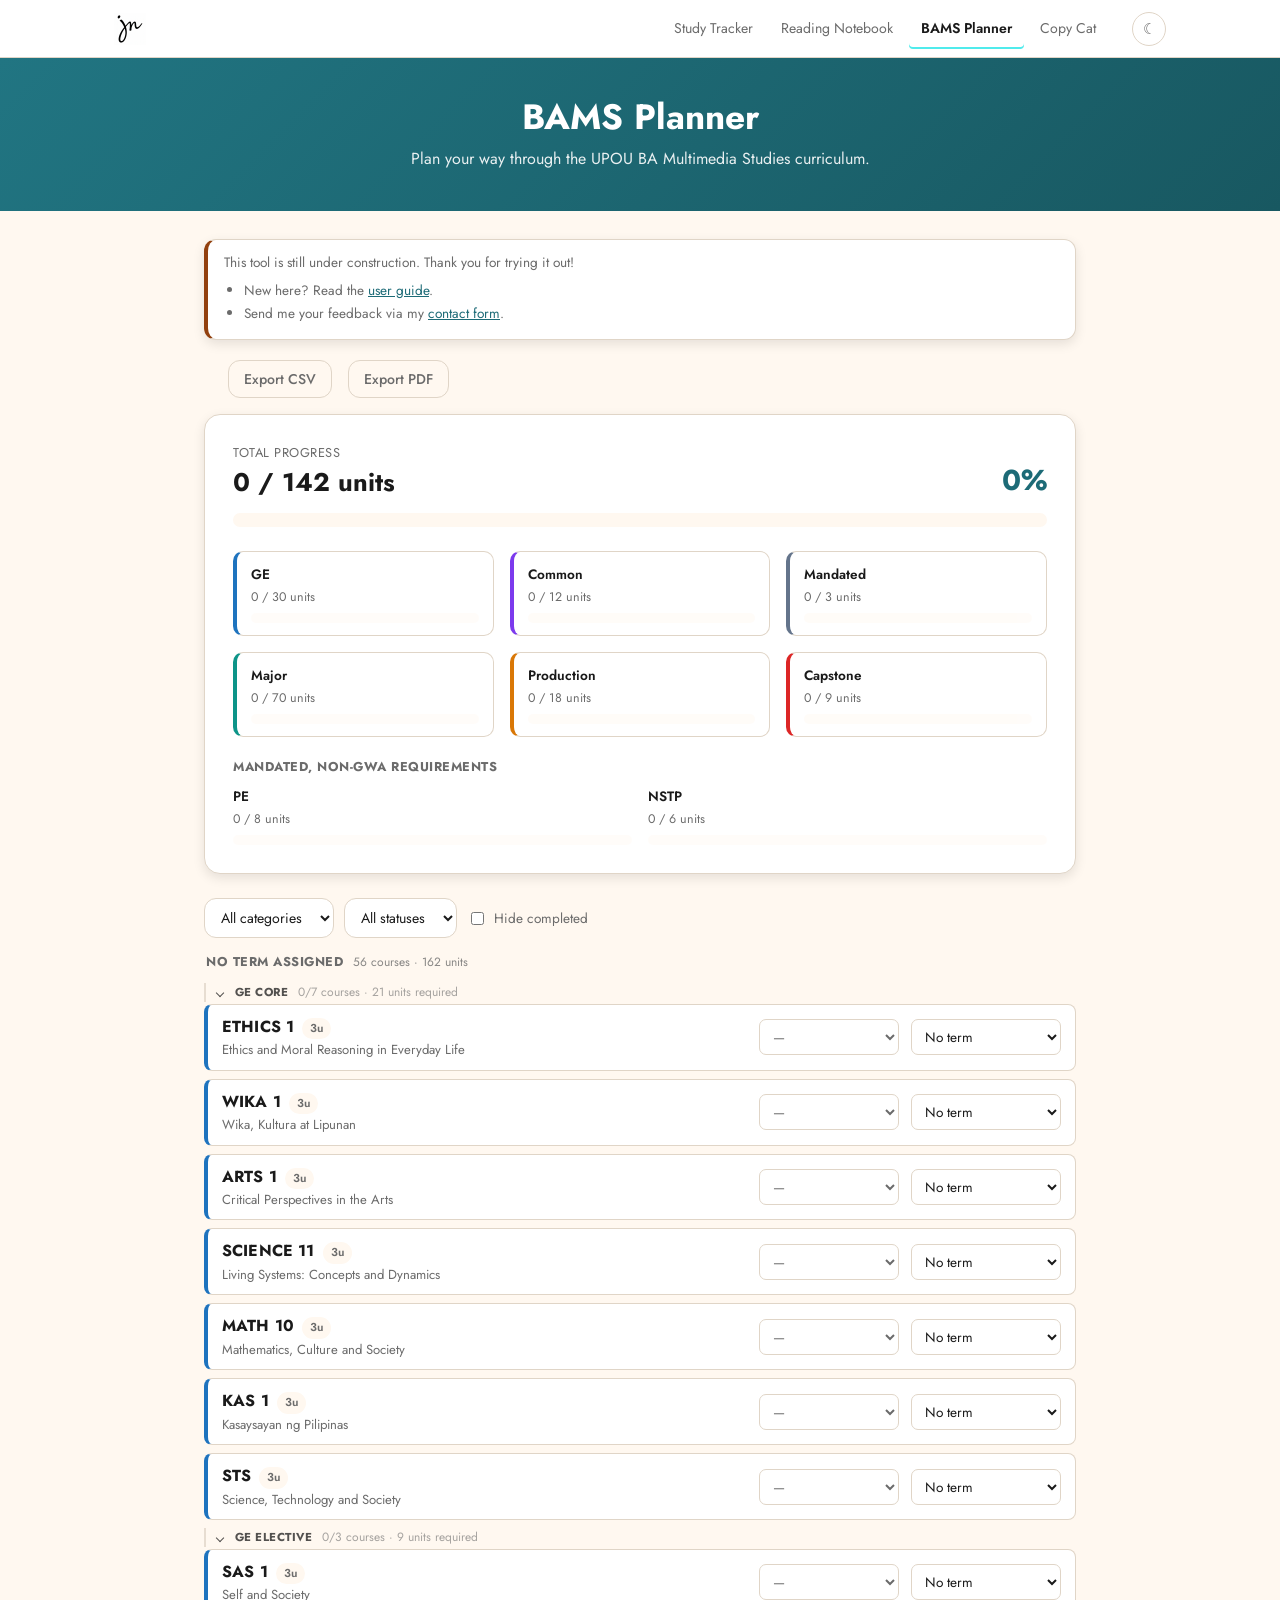
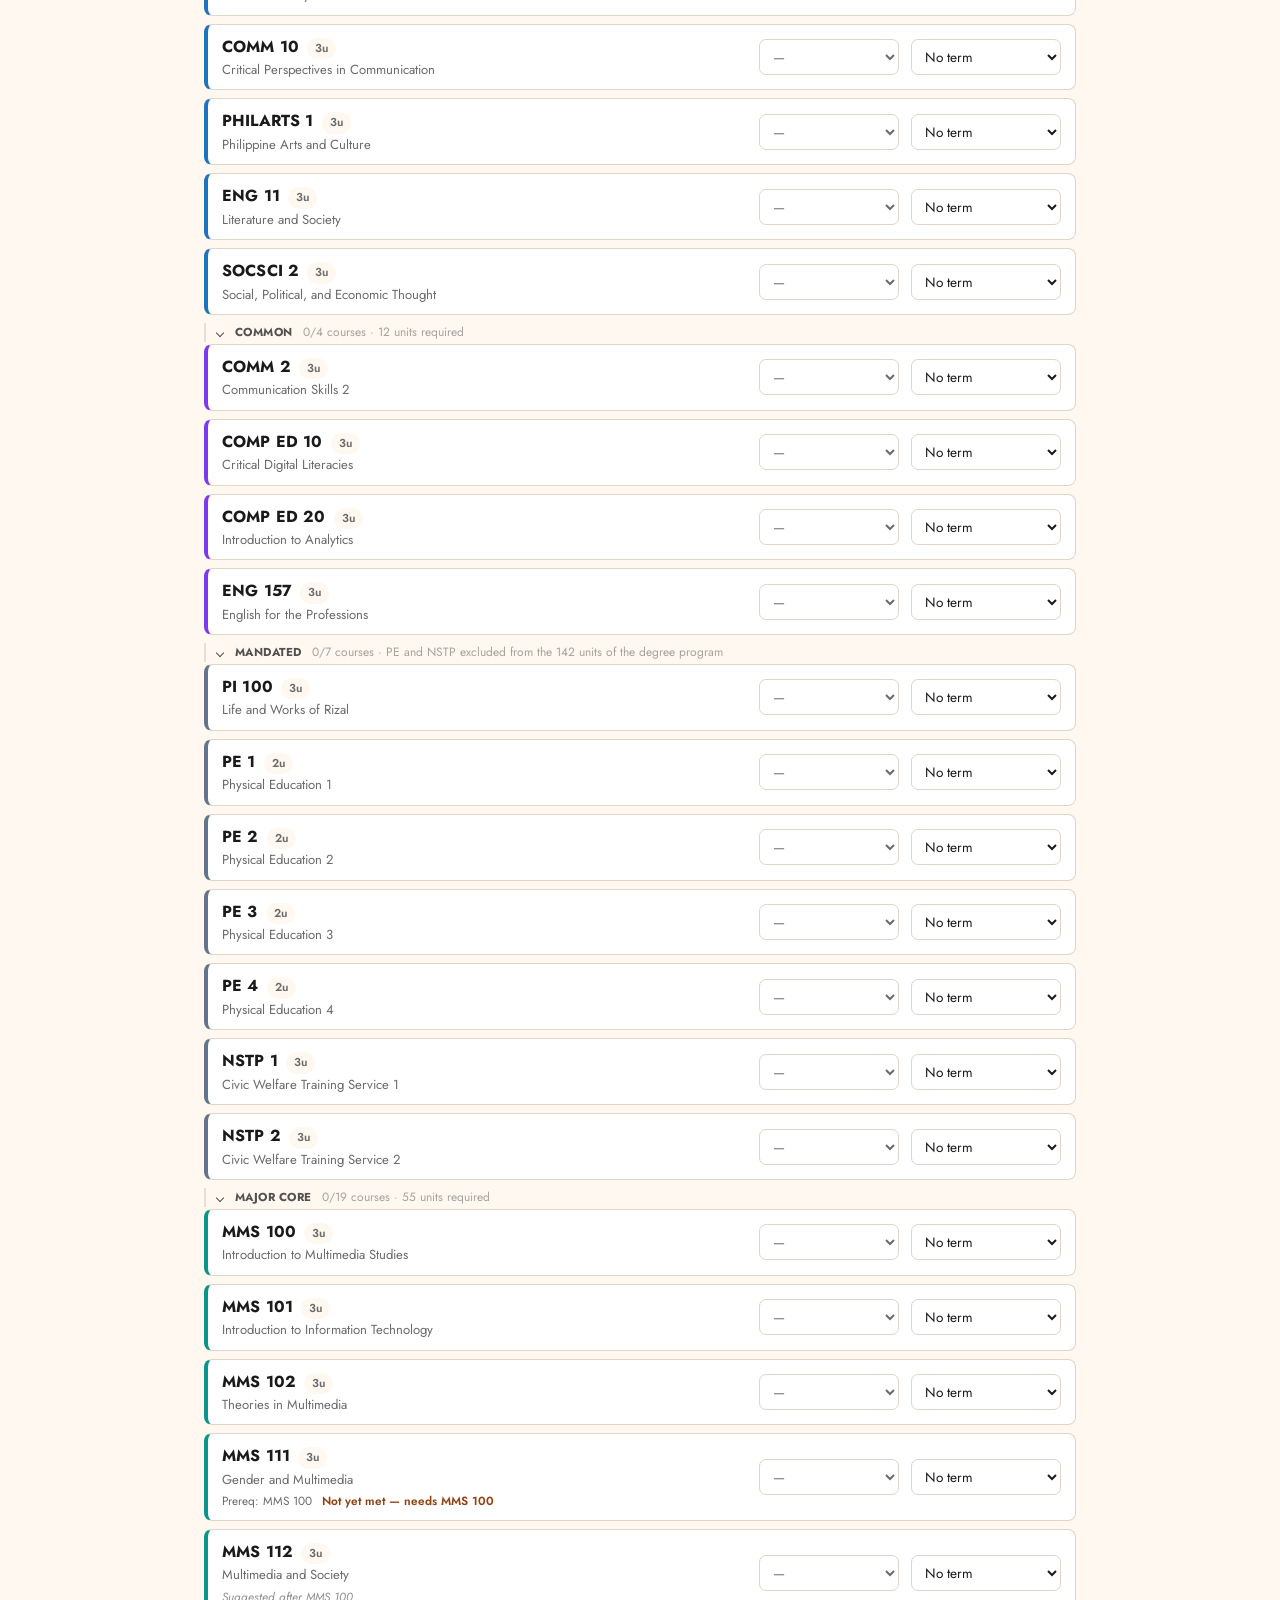
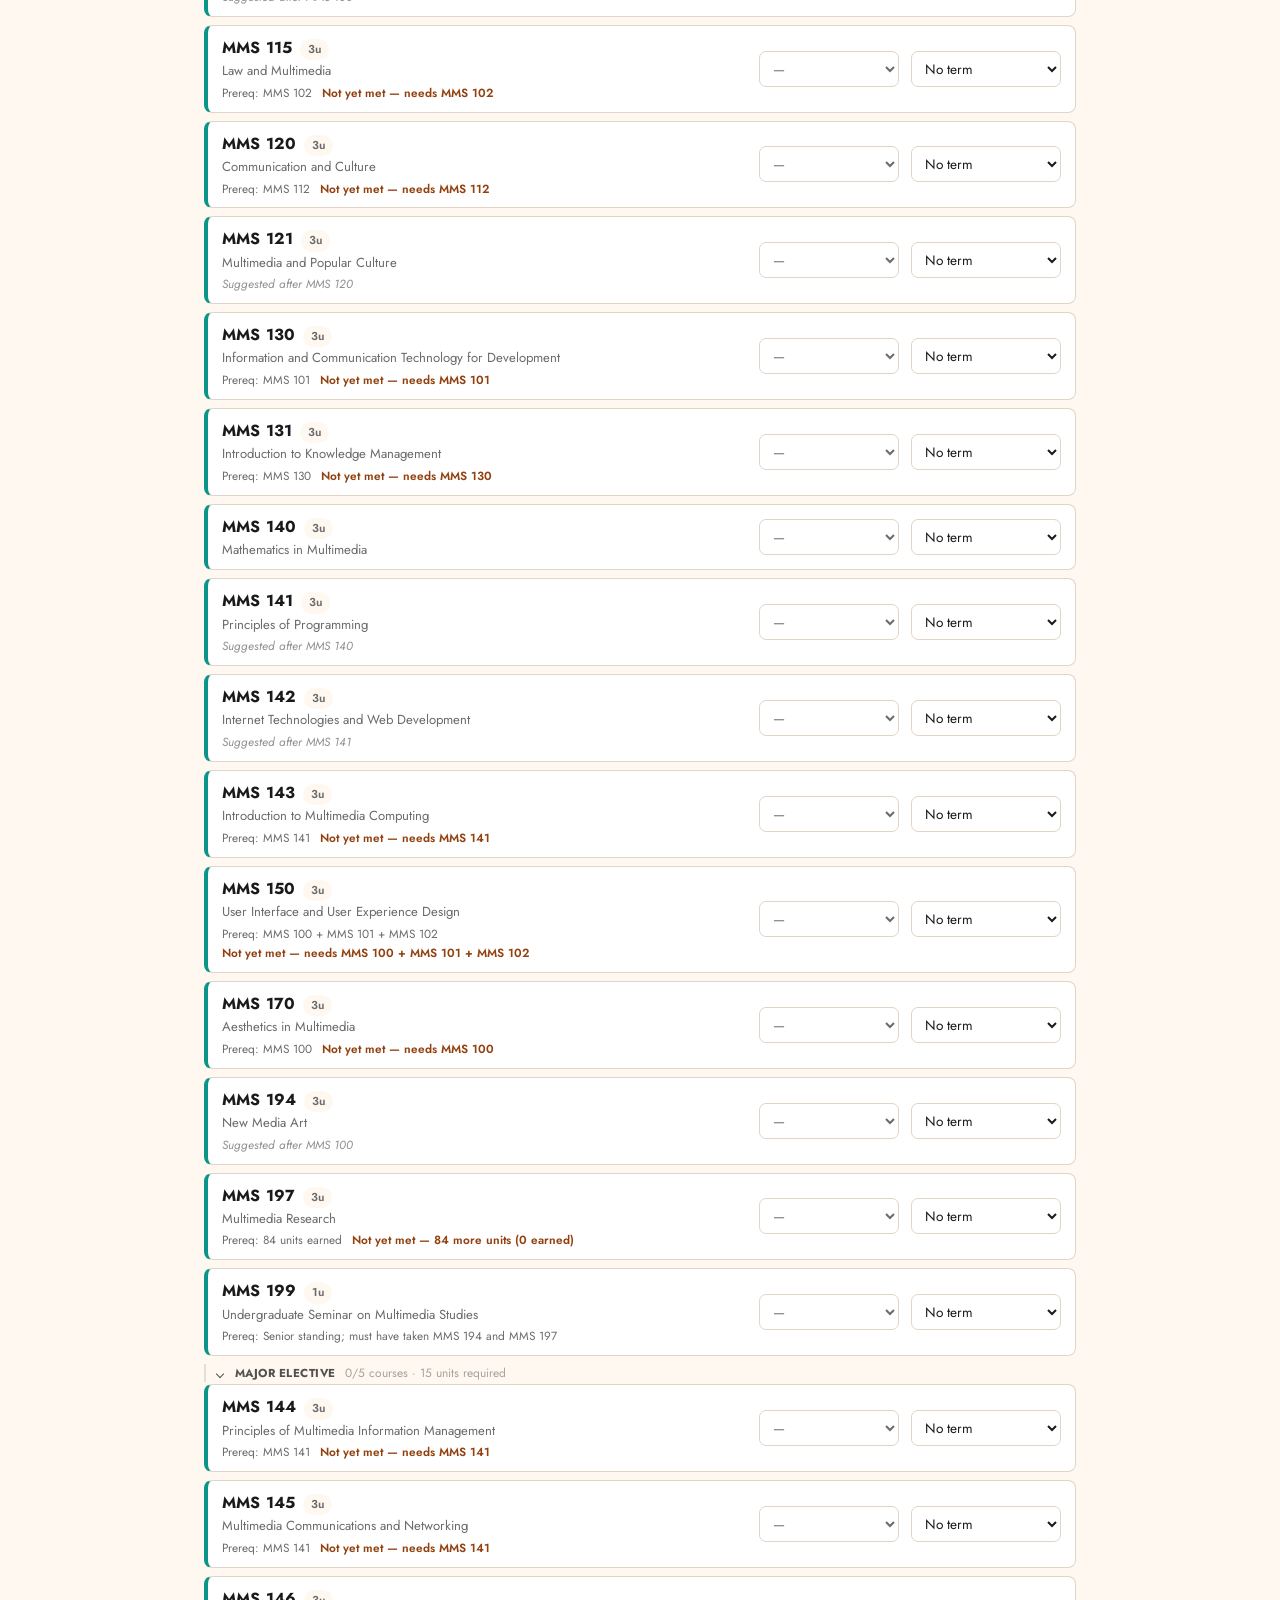
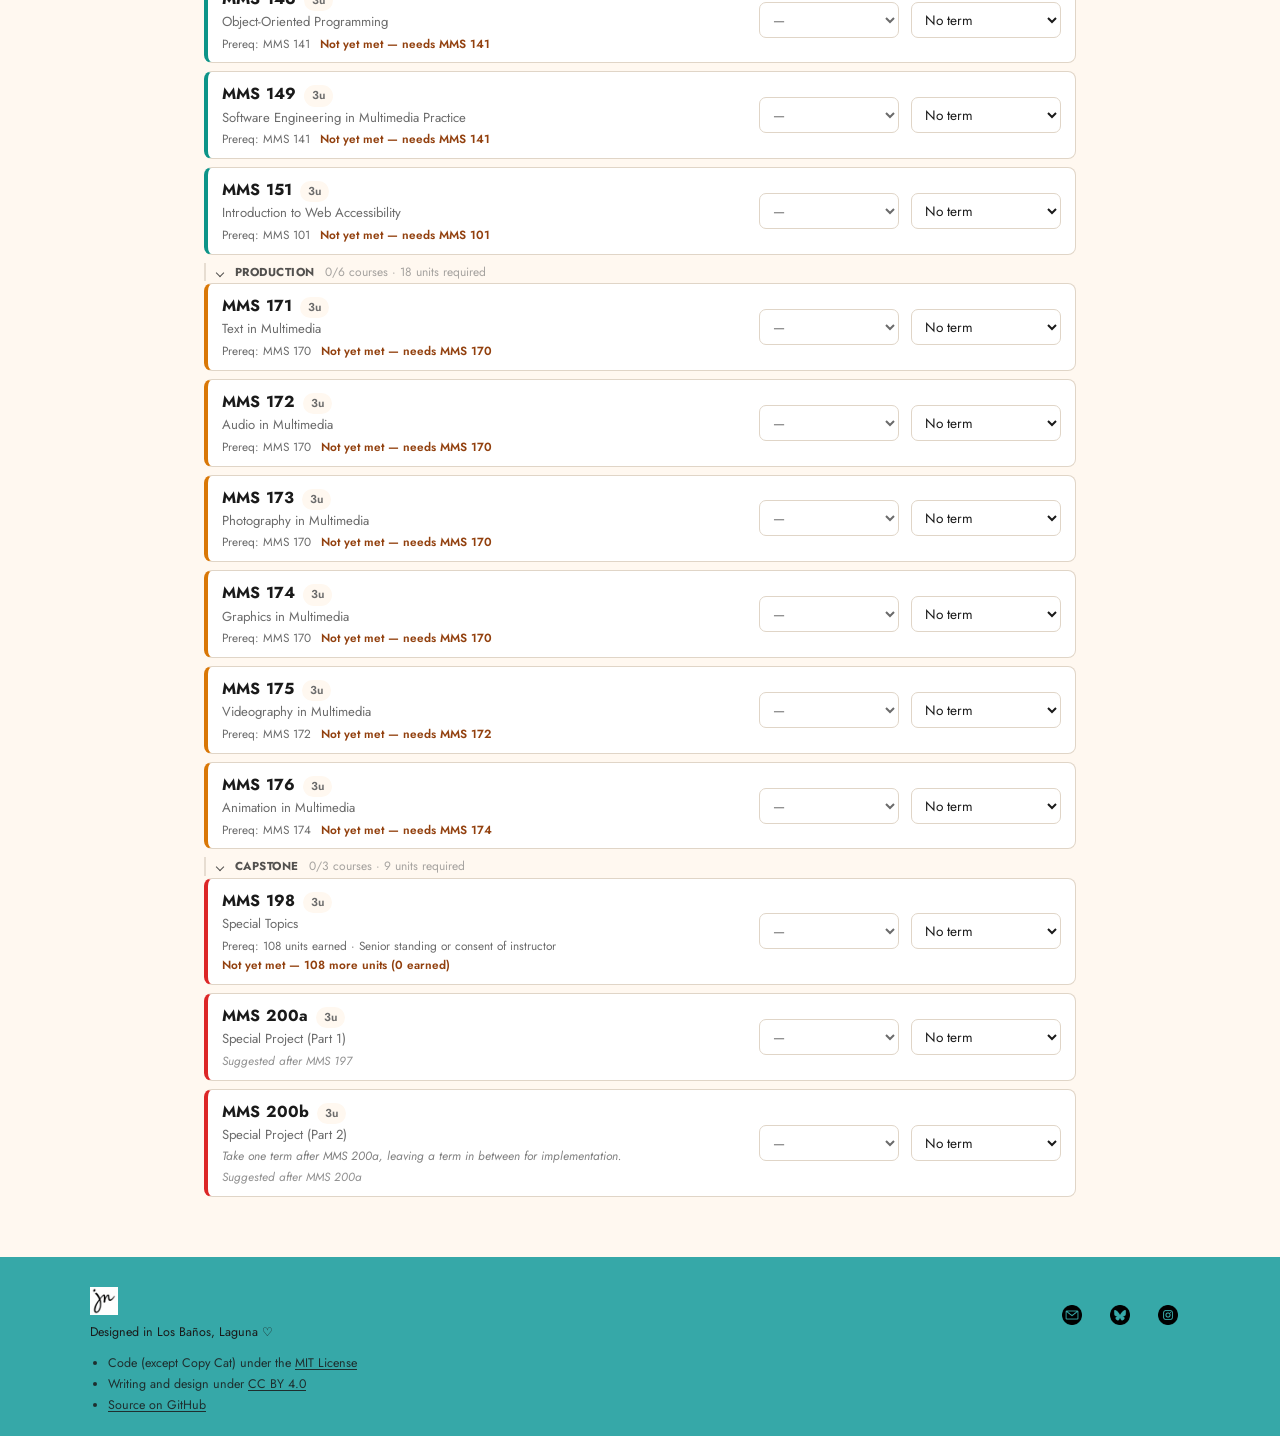
==== bams-planner/index.html @ 8da453c3 "Made changes to the stylesheet to adjust burger menu alignment" ====
<!DOCTYPE html>
<html lang="en">
<head>
<meta charset="UTF-8">
<meta name="viewport" content="width=device-width, initial-scale=1.0">
<title>Janis Narvas | BAMS Planner</title>
<meta name="description" content="Track your progress through the UPOU BA Multimedia Studies degree: units completed by category, course status and term, and export your Plan of Study to CSV or PDF.">
<link rel="canonical" href="https://apps.janisnarvas.com/bams-planner/">

<!-- Open Graph / social sharing -->
<meta property="og:type" content="website">
<meta property="og:site_name" content="Study Apps">
<meta property="og:title" content="Janis Narvas | BAMS Planner">
<meta property="og:description" content="Track your progress through the UPOU BA Multimedia Studies degree: units completed by category, course status and term, and export your Plan of Study to CSV or PDF.">
<meta property="og:url" content="https://apps.janisnarvas.com/bams-planner/">
<meta property="og:image" content="https://apps.janisnarvas.com/icons/og-image.png">
<meta name="twitter:card" content="summary_large_image">
<meta name="twitter:title" content="Janis Narvas | BAMS Planner">
<meta name="twitter:description" content="Track your progress through the UPOU BA Multimedia Studies degree: units completed by category, course status and term, and export your Plan of Study to CSV or PDF.">
<meta name="twitter:image" content="https://apps.janisnarvas.com/icons/og-image.png">

<!-- Structured data -->
<script type="application/ld+json">
{
  "@context": "https://schema.org",
  "@type": "WebApplication",
  "name": "BAMS Planner",
  "url": "https://apps.janisnarvas.com/bams-planner/",
  "description": "Track your progress through the UPOU BA Multimedia Studies degree: units completed by category, course status and term, and export your Plan of Study to CSV or PDF.",
  "applicationCategory": "EducationalApplication",
  "operatingSystem": "Any (web browser)",
  "browserRequirements": "Requires JavaScript",
  "inLanguage": "en",
  "isAccessibleForFree": true,
  "offers": {
    "@type": "Offer",
    "price": "0",
    "priceCurrency": "PHP"
  },
  "author": {
    "@type": "Person",
    "name": "Janis Narvas",
    "url": "https://janisnarvas.com"
  },
  "isPartOf": {
    "@type": "WebSite",
    "name": "Study Apps",
    "url": "https://apps.janisnarvas.com/"
  }
}
</script>
<link rel="icon" type="image/png" sizes="32x32" href="../icons/favicon-32.png?v=3.5.0">
<link rel="icon" type="image/png" sizes="512x512" href="../icons/favicon-512.png?v=3.5.0">
<link rel="apple-touch-icon" href="../icons/apple-touch-icon.png?v=3.5.0">
<link rel="preconnect" href="https://fonts.googleapis.com">
<link rel="preconnect" href="https://fonts.gstatic.com" crossorigin>
<link href="https://fonts.googleapis.com/css2?family=Jost:ital,wght@0,300;0,400;0,500;0,600;0,700;1,400&display=swap" rel="stylesheet">
<link rel="stylesheet" href="style.css?v=3.5.0">
<!-- Loaded in <head> so the theme is set before first paint (no light flash). -->
<script src="../theme.js?v=3.5.0"></script>
<!-- Google Analytics (GA4) -->
<script src="../analytics.js?v=3.5.0"></script>
</head>
<body>

<!-- Sticky navigation, filled in by nav.js. -->
<nav class="site-nav" data-root-prefix="../"></nav>

<!-- Names the tool; the page's H1 lives here. -->
<section class="tool-banner no-print">
  <div class="tool-banner-inner">
    <h1>BAMS Planner</h1>
    <p class="tool-desc">Plan your way through the UPOU BA Multimedia Studies curriculum.</p>
  </div>
</section>

<main>

 <div class="page-notice no-print">
    <p>This tool is still under construction. Thank you for trying it out!</p>
    <ul>
      <li>New here? Read the <a href="guide.html">user guide</a>.</li>
      <li>Send me your feedback via my <a href="https://janisnarvas.com/contact">contact form</a>.</li>
    </ul>
  </div>

<!-- The tool's own actions. Navigation and the theme switch live in the
     nav above, so only what belongs to this tool stays here. -->
<div class="app-actions no-print">
  <button type="button" id="export-csv-btn" class="btn btn-ghost">Export CSV</button>
  <button type="button" id="export-pdf-btn" class="btn btn-ghost">Export PDF</button>
</div>

  <!-- DASHBOARD -->
  <section class="dashboard">
    <div class="dashboard-headline">
      <div>
        <span class="dashboard-headline-label">Total progress</span>
        <h2 id="dashboard-total-text">0 / 142 units</h2>
      </div>
      <span id="dashboard-total-pct" class="dashboard-pct">0%</span>
    </div>
    <div class="progress-bar progress-bar-lg">
      <div id="dashboard-total-bar" class="progress-bar-fill"></div>
    </div>

    <div id="dashboard-groups" class="dashboard-groups"></div>

    <div class="dashboard-nongwa">
      <h3>Mandated, non-GWA requirements</h3>
      <div id="dashboard-nongwa-list" class="dashboard-nongwa-list"></div>
    </div>
  </section>

  <!-- Shown by script.js once there is a plan worth losing. -->
  <p class="backup-reminder no-print" id="backup-reminder" hidden>
    <strong>Back up your plan.</strong> It is saved in this browser only — clearing your
    browsing data will erase it, and it will not follow you to another device.
    Use <strong>Export CSV</strong> or <strong>Export PDF</strong> above to keep a copy.
  </p>

  <!-- TERM LOAD SUMMARY (built by script.js, updates as courses are tagged) -->
  <section class="term-summary" id="term-summary" hidden>
    <h3>Plan by term</h3>
    <div id="term-summary-list" class="term-summary-list"></div>
  </section>

  <!-- COURSE LIST CONTROLS -->
  <section class="list-controls no-print">
    <select id="category-filter" aria-label="Filter by category">
      <option value="all">All categories</option>
    </select>
    <select id="status-filter" aria-label="Filter by status">
      <option value="all">All statuses</option>
      <option value="none">No status</option>
      <option value="planned">Planned</option>
      <option value="in-progress">In progress</option>
      <option value="completed">Completed</option>
    </select>

    <!-- Late in a degree most of the list is history; this clears it away
         without touching the plan or the dashboard totals. -->
    <label class="checkbox-label" for="hide-completed">
      <input type="checkbox" id="hide-completed">
      Hide completed
    </label>
  </section>

  <!-- COURSE LIST -->
  <section class="course-list-section">
    <div id="course-list" class="course-list"></div>
  </section>

</main>

<!-- Print-only header, populated by script.js right before printing -->
<div id="print-header" class="print-only"></div>

<!-- Licensing bar, filled in by sitebar.js. -->
<footer class="site-bar no-print" data-root-prefix="../"></footer>

<script src="courses.js?v=3.5.0"></script>
<script src="script.js?v=3.5.0"></script>
<script src="../nav.js?v=3.5.0"></script>
<script src="../sitebar.js?v=3.5.0"></script>
</body>
</html>
---- bams-planner/style.css ----
/* ==========================================================================
   BAMS Planner — styles
   Progress summary is the visual focus. Category color coding distinguishes
   GE / Common / Mandated / Major / Production / Capstone at a glance.
   ========================================================================== */

:root {
  --color-primary: #50ebec;
  --color-primary-hover: #185f9c;

  --color-bg: #FFF8F0;
  --color-surface: #FFFFFF;
  --color-border: #E0D5C7;
  --color-text: #1A1A1A;
  --color-text-muted: #6B6B6B;

  --color-ge: #1e73be;
  --color-common: #7c3aed;
  --color-mandated: #64748b;
  --color-major: #0d9488;
  --color-production: #d97706;
  --color-capstone: #dc2626;

  /* Foregrounds are darker than the usual mid-tone of each hue because they
     are drawn on their own tinted background, not on white. The original
     mid-tones measured 2.3–3.3:1 against these tints; these clear 6:1. */
  --color-planned: #475569;
  --color-planned-bg: #f1f5f9;
  --color-in-progress: #92400e;
  --color-in-progress-bg: #fef3c7;
  --color-completed: #065f46;
  --color-completed-bg: #d1fae5;

  --color-on-primary: #1A1A1A;
  /* Form fields sit slightly inset against the white surface in light mode,
     and slightly raised against the dark surface in dark mode. */
  --color-input-bg: #FFFFFF;

  --radius: 12px;
  --shadow: 0 4px 12px rgba(0, 0, 0, 0.1);

  /* Footer bar: a dark block in both themes, so it reads as a base rail. */
  --banner-from: #217582;    /* secondary */
  --banner-to: #185861;      /* deeper secondary; white on it = 9.9:1 */
  --on-banner: #ffffff;      /* 5.3:1 at the gradient's lightest end */
  /* Button hover, taken from the footer band. One value for both themes:
     it carries on the cream and on the dark background alike. Always a
     fill with a near-black label (6.07:1) — as hover *text* on the cream
     this teal is only 2.72:1 and fails AA. */
  --color-hover: #36a8a8;
  --color-hover-text: #1A1A1A;
  --color-bar-bg: #36a8a8;   /* teal band; #1a1a1a on it = 6.1:1 */
  --color-bar-text: #1a1a1a;
  /* Secondary, deepened until it passes AA as body-sized link text on the
     cream background: the palette's own accents top out at 2.7:1 there. */
  --color-link: #1D6B77;
  --radius-sm: 4px;      /* inputs, chips */
  --radius-lg: 24px;     /* modals, containers */
  --radius-full: 9999px; /* pills, avatars */
  --shadow-sm: 0 1px 2px rgba(0, 0, 0, 0.05);
  --shadow-lg: 0 8px 24px rgba(0, 0, 0, 0.15);
}

/* ---------- Dark theme ----------
   theme.js sets data-theme on <html>, defaulting to the OS preference.
   Category hues are brightened so the coloured left borders stay readable
   against the dark surface. Print output stays light — see @media print. */
:root[data-theme="dark"] {
  --color-primary: #50ebec;
  --color-primary-hover: #7bb8f5;

  --color-bg: #1A1714;
  --color-surface: #242019;
  --color-border: #3A332A;
  --color-text: #F5EFE6;
  --color-text-muted: #A79E92;

  --color-ge: #60a5fa;
  --color-common: #a78bfa;
  --color-mandated: #94a3b8;
  --color-major: #2dd4bf;
  --color-production: #fbbf24;
  --color-capstone: #f87171;

  --color-planned: #94a3b8;
  --color-planned-bg: #2a2f36;
  --color-in-progress: #fbbf24;
  --color-in-progress-bg: #3d2f14;
  --color-completed: #34d399;
  --color-completed-bg: #123328;

  --color-on-primary: #1A1A1A;
  --color-input-bg: #1A1714;

  --shadow: 0 4px 12px rgba(0, 0, 0, 0.45);
  --banner-from: #2b5050;    /* muted teal; light text on it = 7.6:1 */
  --banner-to: #1a3333;
  --on-banner: #f2f2ec;
  /* Button hover, taken from the footer band. One value for both themes:
     it carries on the cream and on the dark background alike. Always a
     fill with a near-black label (6.07:1) — as hover *text* on the cream
     this teal is only 2.72:1 and fails AA. */
  --color-hover: #36a8a8;
  --color-hover-text: #1A1A1A;
  --color-bar-bg: #234242;   /* muted teal; light text on it = 9.4:1 */
  --color-bar-text: #e6e3dc;
  /* On the dark background the Primary cyan clears 12:1, so links can use
     it directly rather than the deepened light-mode teal. */
  --color-link: #50ebec;
  --shadow-sm: 0 1px 2px rgba(0, 0, 0, 0.35);
  --shadow-lg: 0 8px 24px rgba(0, 0, 0, 0.55);
}

* { box-sizing: border-box; }

/* The `hidden` attribute must always win over any rule that sets `display`. */
[hidden] { display: none !important; }

body {
  margin: 0;
  font-family: 'Jost', -apple-system, BlinkMacSystemFont, "Segoe UI", Roboto, sans-serif;
  background: var(--color-bg);
  color: var(--color-text);
  line-height: 1.5;
}

main {
  max-width: 920px;
  margin: 0 auto;
  padding: 0 24px 60px;
}

/* ---------- Header ---------- */

.app-header {
  display: flex;
  align-items: center;
  flex-wrap: wrap;
  gap: 12px;
  padding: 20px 24px;
  background: var(--color-surface);
  border-bottom: 1px solid var(--color-border);
  margin-bottom: 28px;
}

.app-title {
  font-size: 1.4rem;
  font-weight: 700;
  margin: 0;
}

.home-link {
  font-size: 0.85rem;
  font-weight: 500;
  color: var(--color-text-muted);
  text-decoration: none;
  white-space: nowrap;
}
.home-link:hover { color: var(--color-link); }

.theme-toggle {
  width: 34px;
  height: 34px;
  flex-shrink: 0;
  border-radius: 50%;
  border: 1px solid var(--color-border);
  background: transparent;
  color: var(--color-text-muted);
  font-size: 0.95rem;
  line-height: 1;
  cursor: pointer;
}
.theme-toggle:hover {
  background: var(--color-hover);
  border-color: var(--color-hover);
  color: var(--color-hover-text);
}

.header-actions { display: flex; gap: 8px; margin-left: auto; }

/* ---------- Buttons ---------- */

.btn {
  font-size: 0.88rem;
  font-weight: 500;
  border-radius: var(--radius);
  padding: 8px 15px;
  border: 1px solid var(--color-border);
  cursor: pointer;
  font-family: inherit;
  background: var(--color-surface);
  color: var(--color-text-muted);
}
.btn:hover {
  background: var(--color-hover);
  border-color: var(--color-hover);
  color: var(--color-hover-text);
}

.btn-ghost { background: transparent; }

/* ---------- Dashboard ---------- */

.dashboard {
  background: var(--color-surface);
  border: 1px solid var(--color-border);
  border-radius: 16px;
  padding: 28px;
  margin-bottom: 24px;
  box-shadow: var(--shadow);
}

.dashboard-headline {
  display: flex;
  justify-content: space-between;
  align-items: flex-end;
  margin-bottom: 10px;
}

.dashboard-headline-label {
  display: block;
  font-size: 0.8rem;
  text-transform: uppercase;
  letter-spacing: 0.04em;
  color: var(--color-text-muted);
  margin-bottom: 2px;
}

.dashboard-headline h2 {
  margin: 0;
  font-size: 1.6rem;
}

.dashboard-pct {
  font-size: 1.8rem;
  font-weight: 700;
  color: var(--color-link);
}

.progress-bar {
  background: var(--color-bg);
  border-radius: 999px;
  overflow: hidden;
  height: 10px;
}

/* A category you have not started yet still needs a track — it is what makes
   the card legible as a progress card — but it should not carry the same
   visual weight as one that is actually moving. */
.progress-bar.is-empty { opacity: 0.4; }

.progress-bar-lg { height: 14px; margin-bottom: 24px; }

.progress-bar-fill {
  height: 100%;
  background: var(--color-primary);
  border-radius: 999px;
  transition: width 0.3s ease;
}

/* Pinned to three columns rather than auto-fit: with six categories, auto-fit
   lands on four-plus-two at some widths and orphans the last row. Three and
   two both divide six evenly. */
.dashboard-groups {
  display: grid;
  grid-template-columns: repeat(3, 1fr);
  gap: 16px;
  margin-bottom: 20px;
}

@media (max-width: 700px) {
  .dashboard-groups { grid-template-columns: repeat(2, 1fr); }
}

.dashboard-group-card {
  border: 1px solid var(--color-border);
  border-radius: 10px;
  padding: 12px 14px;
  border-left: 4px solid var(--group-color, var(--color-primary));
}

.dashboard-group-name {
  font-size: 0.85rem;
  font-weight: 600;
  margin-bottom: 4px;
}

.dashboard-group-units {
  font-size: 0.78rem;
  color: var(--color-text-muted);
  margin-bottom: 6px;
}

.dashboard-nongwa h3 {
  font-size: 0.8rem;
  text-transform: uppercase;
  letter-spacing: 0.04em;
  color: var(--color-text-muted);
  margin: 0 0 10px;
}

.dashboard-nongwa-list {
  display: flex;
  gap: 16px;
  flex-wrap: wrap;
}

.dashboard-nongwa-item {
  flex: 1 1 200px;
}

.dashboard-nongwa-item .dashboard-group-units { margin-bottom: 6px; }

/* ---------- List controls ---------- */

.list-controls {
  display: flex;
  gap: 10px;
  margin-bottom: 14px;
}

.checkbox-label {
  display: inline-flex;
  align-items: center;
  gap: 7px;
  font-size: 0.85rem;
  color: var(--color-text-muted);
  cursor: pointer;
  user-select: none;
}

.checkbox-label:hover { color: var(--color-text); }
.checkbox-label input { accent-color: var(--color-link); cursor: pointer; }

.list-controls select {
  font-family: inherit;
  font-size: 0.88rem;
  padding: 8px 12px;
  border-radius: var(--radius);
  border: 1px solid var(--color-border);
  background: var(--color-input-bg);
  color: var(--color-text);
}

/* ---------- Course list ---------- */

.course-list {
  display: flex;
  flex-direction: column;
  gap: 8px;
}

.course-category-heading {
  display: flex;
  align-items: baseline;
  flex-wrap: wrap;
  gap: 4px 10px;
  font-size: 0.8rem;
  font-weight: 700;
  text-transform: uppercase;
  letter-spacing: 0.04em;
  color: var(--color-text-muted);
  margin: 20px 0 4px;
  padding-left: 2px;
}

.course-category-req {
  font-size: 0.75rem;
  font-weight: 400;
  text-transform: none;
  letter-spacing: normal;
  color: var(--color-text-muted);
  opacity: 0.8;
}

.course-category-heading:first-child { margin-top: 0; }

/* ---------- Collapsible category sections ----------
   Each category is a <details>, so open/closed state, keyboard operation and
   screen-reader semantics come from the element rather than from script. */

.course-category {
  display: flex;
  flex-direction: column;
}

.course-category-body {
  display: flex;
  flex-direction: column;
  gap: 8px;
}

/* The default triangle is replaced by a chevron that rotates, so the control
   matches the rest of the page rather than the browser's own furniture. */
.course-category-heading-sub::-webkit-details-marker { display: none; }
.course-category-heading-sub { list-style: none; }

.course-category-heading-sub::before {
  content: '';
  width: 5px;
  height: 5px;
  border-right: 1.5px solid currentColor;
  border-bottom: 1.5px solid currentColor;
  transform: rotate(-45deg);
  transition: transform 0.15s ease;
  flex: 0 0 auto;
  margin-right: 2px;
}

.course-category[open] > .course-category-heading-sub::before {
  transform: rotate(45deg);
}

.course-category-heading-sub:hover { opacity: 1; }

/* Category headings nested inside the unassigned pool. Indented behind a rule
   and set smaller than a term heading, so the hierarchy is readable at a
   glance: term > category > course. */
.course-category-heading-sub {
  cursor: pointer;
  user-select: none;
  margin: 16px 0 2px;
  padding-left: 11px;
  border-left: 2px solid var(--color-border);
  font-size: 0.72rem;
  color: var(--color-text);
  opacity: 0.75;
}

.course-row {
  background: var(--color-surface);
  border: 1px solid var(--color-border);
  border-left: 4px solid var(--group-color, var(--color-primary));
  border-radius: 8px;
  padding: 10px 14px;
  display: flex;
  align-items: center;
  gap: 12px;
  flex-wrap: wrap;
}

.course-row-main {
  flex: 1 1 260px;
  min-width: 0;
}

/* Code, units and any flag share a baseline row, so the units read as part of
   the course identity instead of floating in the middle of the card. */
.course-code-line {
  display: flex;
  align-items: baseline;
  flex-wrap: wrap;
  gap: 8px;
}

/* Opened up from 0.88/0.85rem: the old pair were close enough in size that
   neither read as the primary line. */
.course-code {
  font-weight: 700;
  font-size: 1rem;
  letter-spacing: 0.01em;
}

.course-title {
  font-size: 0.82rem;
  color: var(--color-text-muted);
  margin-top: 1px;
}

.course-note {
  font-size: 0.75rem;
  color: var(--color-text-muted);
  font-style: italic;
  opacity: 0.85;
  margin-top: 2px;
}

/* ---------- Prerequisites ---------- */

.course-prereq {
  display: flex;
  flex-wrap: wrap;
  align-items: baseline;
  gap: 2px 10px;
  font-size: 0.74rem;
  color: var(--color-text-muted);
  margin-top: 3px;
}

.course-prereq-seq { opacity: 0.75; font-style: italic; }

/* Unmet prerequisites are a hint, not a block — amber rather than an error
   red, since the planner cannot know about consent of instructor or credit. */
.course-prereq-flag {
  color: var(--color-in-progress);
  font-weight: 600;
}

/* ---------- Page notice ---------- */

.page-notice {
  max-width: 920px;
  margin: 0 auto 20px;
  padding: 12px 16px;
  border: 1px solid var(--color-border);
  border-left: 4px solid var(--color-in-progress);
  border-radius: var(--radius);
  background: var(--color-surface);
  box-shadow: var(--shadow);
  color: var(--color-text-muted);
  font-size: 0.85rem;
  line-height: 1.6;
}

.page-notice a { color: var(--color-link); }

.course-units {
  font-size: 0.72rem;
  font-weight: 600;
  color: var(--color-text-muted);
  background: var(--color-bg);
  border-radius: 999px;
  padding: 2px 8px;
  flex: 0 0 auto;
}

.unverified-flag {
  color: var(--color-in-progress);
  font-weight: 600;
}

.course-row select,
.course-row input[type="text"] {
  font-family: inherit;
  font-size: 0.85rem;
  padding: 6px 9px;
  border-radius: 7px;
  border: 1px solid var(--color-border);
  background: var(--color-input-bg);
  color: var(--color-text);
}

.course-row select { flex: 0 0 140px; }
.course-row input[type="text"] { flex: 0 0 130px; }

/* ---------- Status ----------
   These were previously written as `.status-*` alone, which lost on
   specificity to `.course-row select` and so never rendered at all. Scoping
   them to the select both fixes that and lets the control read as a status
   pill rather than one more grey dropdown. */

.course-row select.status-none { color: var(--color-text-muted); }

.course-row select.status-planned,
.course-row select.status-in-progress,
.course-row select.status-completed {
  font-weight: 600;
}

.course-row select.status-planned {
  color: var(--color-planned);
  background: var(--color-planned-bg);
  border-color: var(--color-planned);
}

.course-row select.status-in-progress {
  color: var(--color-in-progress);
  background: var(--color-in-progress-bg);
  border-color: var(--color-in-progress);
}

.course-row select.status-completed {
  color: var(--color-completed);
  background: var(--color-completed-bg);
  border-color: var(--color-completed);
}

/* ---------- Completed courses ----------
   A passed course is settled business. It stays readable and editable, but
   recedes so the eye lands on what still needs deciding. The left edge takes
   the completion colour, overriding the category stripe: once a course is
   done, "finished" matters more than which bucket it came from. */
.course-row.is-completed {
  border-left-color: var(--color-completed);
  background: transparent;
}

.course-row.is-completed .course-code {
  color: var(--color-text-muted);
}

.course-row.is-completed .course-title,
.course-row.is-completed .course-note,
.course-row.is-completed .course-prereq {
  opacity: 0.6;
}

.course-row.is-in-progress {
  border-left-color: var(--color-in-progress);
}

/* ---------- Print ---------- */

.print-only { display: none; }

@media print {
  /* A Plan of Study is printed on white paper, so the light palette is
     forced back on even when the app is being viewed in dark mode —
     otherwise the PDF comes out as a black page. */
  :root, :root[data-theme="dark"] {
    --color-bg: #ffffff;
    --color-surface: #ffffff;
    --color-border: #e5e5e0;
    --color-text: #1c1c1c;
    --color-text-muted: #4d4d4d;
    --color-primary: #1e73be;
    --color-ge: #1e73be;
    --color-common: #7c3aed;
    --color-mandated: #64748b;
    --color-major: #0d9488;
    --color-production: #d97706;
    --color-capstone: #dc2626;
    --color-planned: #475569;
    --color-planned-bg: #f1f5f9;
    --color-in-progress: #92400e;
    --color-in-progress-bg: #fef3c7;
    --color-completed: #065f46;
    --color-completed-bg: #d1fae5;
    --color-input-bg: #ffffff;
    --shadow: none;
  }

  .no-print { display: none !important; }
  .print-only { display: block; margin: 0 0 20px; }
  body { background: #fff; color: #1c1c1c; }
  main { max-width: none; padding: 0; }
  .dashboard { box-shadow: none; border: none; padding: 0; margin-bottom: 20px; }
  .course-row { break-inside: avoid; box-shadow: none; }
}

/* ---------- Responsive ---------- */

@media (max-width: 640px) {
  .app-header { padding: 14px 16px; }
  main { padding: 0 14px 40px; }
  .course-row select, .course-row input[type="text"] { flex: 1 1 120px; }
}

/* ---------- Shared version / copyright bar ---------- */


/* ---------- Tool banner ----------
   Names the tool, in the same shape as the banner on copy-cat: a gradient
   band carrying the page's H1 and a one-line description. The H1 lives here
   rather than in the header bar, so the page has one obvious title. */

.tool-banner {
  background: linear-gradient(135deg, var(--banner-from), var(--banner-to));
  color: var(--on-banner);
  /* The tools below start flush against their containers, so the breathing
     room between the banner and the first control has to come from here. */
  margin-bottom: 28px;
}

.tool-banner-inner {
  display: flex;
  flex-direction: column;
  align-items: center;
  gap: 10px;
  max-width: 1100px;
  margin: 0 auto;
  padding: 40px 24px;
  text-align: center;
}

.tool-banner h1 {
  margin: 0;
  font-size: 2.2rem;
  line-height: 1.1;
}

.tool-banner .tool-desc {
  margin: 0;
  max-width: 620px;
  font-size: 1rem;
  line-height: 1.5;
  opacity: 0.9;
}

@media (max-width: 600px) {
  .tool-banner-inner { padding: 28px 16px; }
  .tool-banner h1 { font-size: 1.6rem; }
  .tool-banner .tool-desc { font-size: 0.92rem; }
}

.site-bar {
  background: var(--color-bar-bg);
  color: var(--color-bar-text);
  font-size: 0.78rem;
  padding: 30px 24px 20px;
}

.site-bar-inner {
  max-width: 1100px;
  margin: 0 auto;
  display: flex;
  flex-direction: column;
  gap: 10px;
}

.site-bar a {
  color: inherit;
  text-decoration: underline;
  text-underline-offset: 2px;
}
.site-bar a:hover { opacity: 0.75; }

/* Credit on the left, contact icons on the right. */
.site-bar-row {
  display: flex;
  justify-content: space-between;
  align-items: center;
  gap: 16px;
}

.site-bar-credit {
  margin: 0;
  line-height: 1.6;
  display: flex;
  flex-direction: column;
  align-items: flex-start;
  gap: 8px;
}

/* The logo stands in for the name, as it does in the nav. */
.site-bar-mark { display: inline-flex; line-height: 0; }
.site-bar-mark img { display: block; width: 28px; height: 28px; }
.site-bar-mark:hover { opacity: 0.8; }
/* Keeps the place name from breaking across lines mid-phrase. */
.site-bar-place { white-space: nowrap; }

/* The copyright and the place sit on their own lines, as two statements
   rather than one run-on sentence. */
.site-bar-place { display: block; }

.site-bar-terms {
  margin: 0;
  padding-left: 18px;
  line-height: 1.7;
  opacity: 0.85;
}
.site-bar-terms li { margin: 0; }

.social {
  display: flex;
  flex-wrap: wrap;
  gap: 4px;
  margin: 0;
  padding: 0;
  list-style: none;
  flex: none;
}

.social a {
  display: flex;
  align-items: center;
  justify-content: center;
  /* A comfortable touch target around a 20px icon. */
  width: 44px;
  height: 44px;
  border-radius: 50%;
  text-decoration: none;
}
.social a:hover { background: rgba(0, 0, 0, 0.12); opacity: 1; }
.social img { display: block; width: 20px; height: 20px; }

/* The icons are dark glyphs, which read on the light teal. On the muted dark
   teal they are inverted to white instead. */
:root[data-theme="dark"] .social img { filter: invert(1); }
:root[data-theme="dark"] .social a:hover { background: rgba(255, 255, 255, 0.12); }

@media (max-width: 600px) {
  .site-bar-row { gap: 12px; }
  .site-bar-credit { flex: 1; min-width: 0; }
  /* Hold the icons to one row of three beside the credit. */
  .social { justify-content: flex-end; max-width: calc(3 * 40px + 2 * 4px); }
  .social a { width: 40px; height: 40px; }
}


/* ---------- Term load summary ---------- */

.term-summary {
  background: var(--color-surface);
  border: 1px solid var(--color-border);
  border-radius: 16px;
  padding: 20px 24px;
  margin-bottom: 24px;
  box-shadow: var(--shadow);
}

.term-summary h3 {
  font-size: 0.8rem;
  text-transform: uppercase;
  letter-spacing: 0.04em;
  color: var(--color-text-muted);
  margin: 0 0 12px;
}

.term-summary-list {
  display: grid;
  grid-template-columns: repeat(auto-fill, minmax(190px, 1fr));
  gap: 8px;
}

.term-summary-item {
  display: flex;
  flex-wrap: wrap;
  align-items: baseline;
  gap: 2px 8px;
  padding: 8px 12px;
  border: 1px solid var(--color-border);
  border-left: 3px solid var(--color-primary);
  border-radius: 8px;
  font-size: 0.8rem;
}

.term-summary-name { font-weight: 600; white-space: nowrap; }

.term-summary-units {
  margin-left: auto;
  font-weight: 700;
  color: var(--color-link);
  font-variant-numeric: tabular-nums;
  white-space: nowrap;
}

.term-summary-count {
  flex-basis: 100%;
  color: var(--color-text-muted);
  opacity: 0.8;
  font-size: 0.73rem;
}

/* The term picker is a select now, so it matches the status dropdown. */
.course-row select.course-term { flex: 0 0 150px; }

/* ---------- Backup reminder ---------- */

.backup-reminder {
  max-width: 920px;
  margin: 0 auto 20px;
  padding: 12px 16px;
  border: 1px solid var(--color-border);
  border-left: 4px solid var(--color-completed);
  border-radius: var(--radius);
  background: var(--color-surface);
  color: var(--color-text-muted);
  font-size: 0.85rem;
  line-height: 1.6;
}

.backup-reminder strong { color: var(--color-text); }

/* The notice carries a short list now, so it needs block spacing. */
.page-notice p { margin: 0 0 6px; }
.page-notice ul { margin: 0; padding-left: 20px; }
.page-notice li { margin-bottom: 2px; }

/* ---------- Sticky navigation ----------
   Rendered by nav.js into <nav class="site-nav">, the first element on every
   page. Sticks to the top so the way out of a tool is always one click away.
   Collapses to a hamburger at 640px, matching the grid's breakpoint. */

.site-nav {
  position: sticky;
  top: 0;
  z-index: 50;
  background: var(--color-surface);
  border-bottom: 1px solid var(--color-border);
}

.site-nav-inner {
  max-width: 1100px;
  margin: 0 auto;
  padding: 8px 24px;
  display: flex;
  align-items: center;
  gap: 24px;
}

.site-nav-brand {
  display: flex;
  align-items: center;
  flex: 0 0 auto;
  line-height: 0;
  border-radius: var(--radius-sm);
}
.site-nav-brand img { display: block; width: 32px; height: 32px; }
.site-nav-brand:hover { opacity: 0.8; }

.site-nav-links {
  display: flex;
  align-items: center;
  gap: 4px;
  /* Pushed right, so the logo sits alone on the left and the links group
     with the theme switch rather than crowding the mark. */
  margin: 0 0 0 auto;
  padding: 0;
  list-style: none;
}

.site-nav-links a {
  display: block;
  padding: 10px 12px;
  border-radius: var(--radius-sm);
  font-size: 0.88rem;
  color: var(--color-text-muted);
  text-decoration: none;
}
.site-nav-links a:hover { color: var(--color-text); background: var(--color-bg); }

/* The page you are on, marked with weight and a rule rather than colour
   alone, so it does not rely on hue to be legible. */
.site-nav-links a.is-current {
  color: var(--color-text);
  font-weight: 600;
  box-shadow: inset 0 -2px 0 var(--color-primary);
}

.site-nav-actions {
  display: flex;
  align-items: center;
  gap: 8px;
}

/* Hidden until the links collapse. */
.site-nav-toggle {
  display: none;
  width: 44px;
  height: 44px;
  align-items: center;
  justify-content: center;
  border: 1px solid var(--color-border);
  border-radius: var(--radius-sm);
  background: transparent;
  cursor: pointer;
}
.site-nav-toggle:hover {
  background: var(--color-hover);
  border-color: var(--color-hover);
}

/* Three bars drawn from one element: the middle is the box, the outer two
   are its pseudo-elements. */
.site-nav-bars,
.site-nav-bars::before,
.site-nav-bars::after {
  display: block;
  width: 18px;
  height: 2px;
  background: var(--color-text);
  border-radius: 2px;
}
.site-nav-bars { position: relative; }
.site-nav-bars::before,
.site-nav-bars::after {
  content: '';
  position: absolute;
  left: 0;
}
.site-nav-bars::before { top: -6px; }
.site-nav-bars::after { top: 6px; }

@media (max-width: 640px) {
  .site-nav-inner { padding: 8px 16px; flex-wrap: wrap; gap: 8px; }
  .site-nav-toggle { display: flex; }

  /* The links drop into the panel below, so the auto margin they carry on
     desktop stops pushing anything. The controls take it here instead, which
     puts the theme switch and the hamburger against the right edge. */
  .site-nav-actions { margin-left: auto; }

  /* Closed: the panel is out of the layout entirely, not just invisible. */
  .site-nav-links {
    display: none;
    order: 3;
    width: 100%;
    margin-left: 0;
    flex-direction: column;
    align-items: stretch;
    gap: 2px;
    padding: 8px 0 12px;
    border-top: 1px solid var(--color-border);
  }
  .site-nav.is-open .site-nav-links { display: flex; }

  .site-nav-links a { padding: 12px; font-size: 0.95rem; }
  .site-nav-links a.is-current {
    box-shadow: inset 2px 0 0 var(--color-primary);
  }
}

/* ---------- Tool actions ----------
   What used to sit in the app header, minus the navigation and theme switch
   that moved into the sticky nav. Sits under the banner, with the tool. */
.app-actions {
  display: flex;
  align-items: center;
  gap: 16px;
  flex-wrap: wrap;
  /* Matches this page's <main>, so the export row's edges line up with the
     notice, the dashboard and the course list below it. The planner's
     column is 920px, narrower than the Study Tracker's 1000px calendar. */
  max-width: 920px;
  margin: 0 auto 16px;
  padding: 0 24px;
  box-sizing: border-box;
  width: 100%;
}

@media (max-width: 640px) {
  .app-actions { padding: 0 16px; }
}

/* The bars are painted in the text colour, so they follow the button into
   its hover state rather than disappearing against the teal. */
.site-nav-toggle:hover .site-nav-bars,
.site-nav-toggle:hover .site-nav-bars::before,
.site-nav-toggle:hover .site-nav-bars::after {
  background: var(--color-hover-text);
}
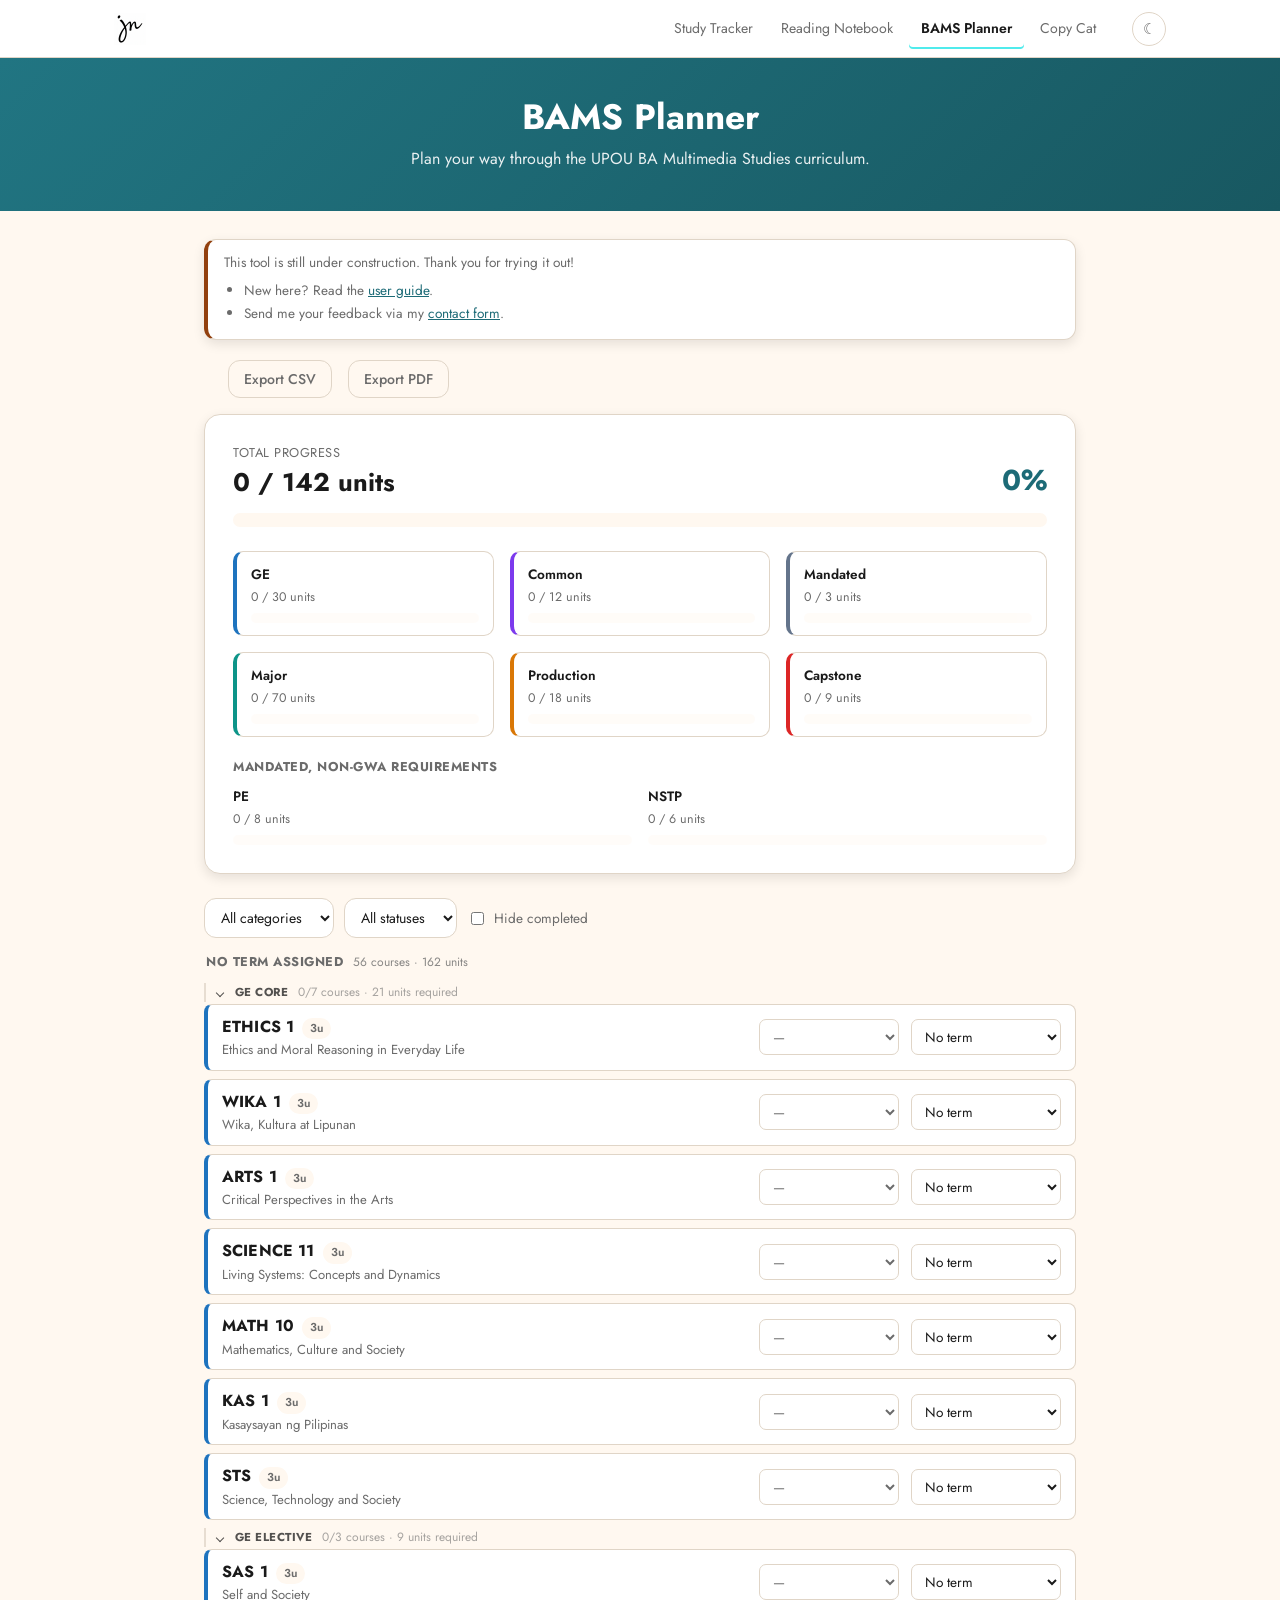
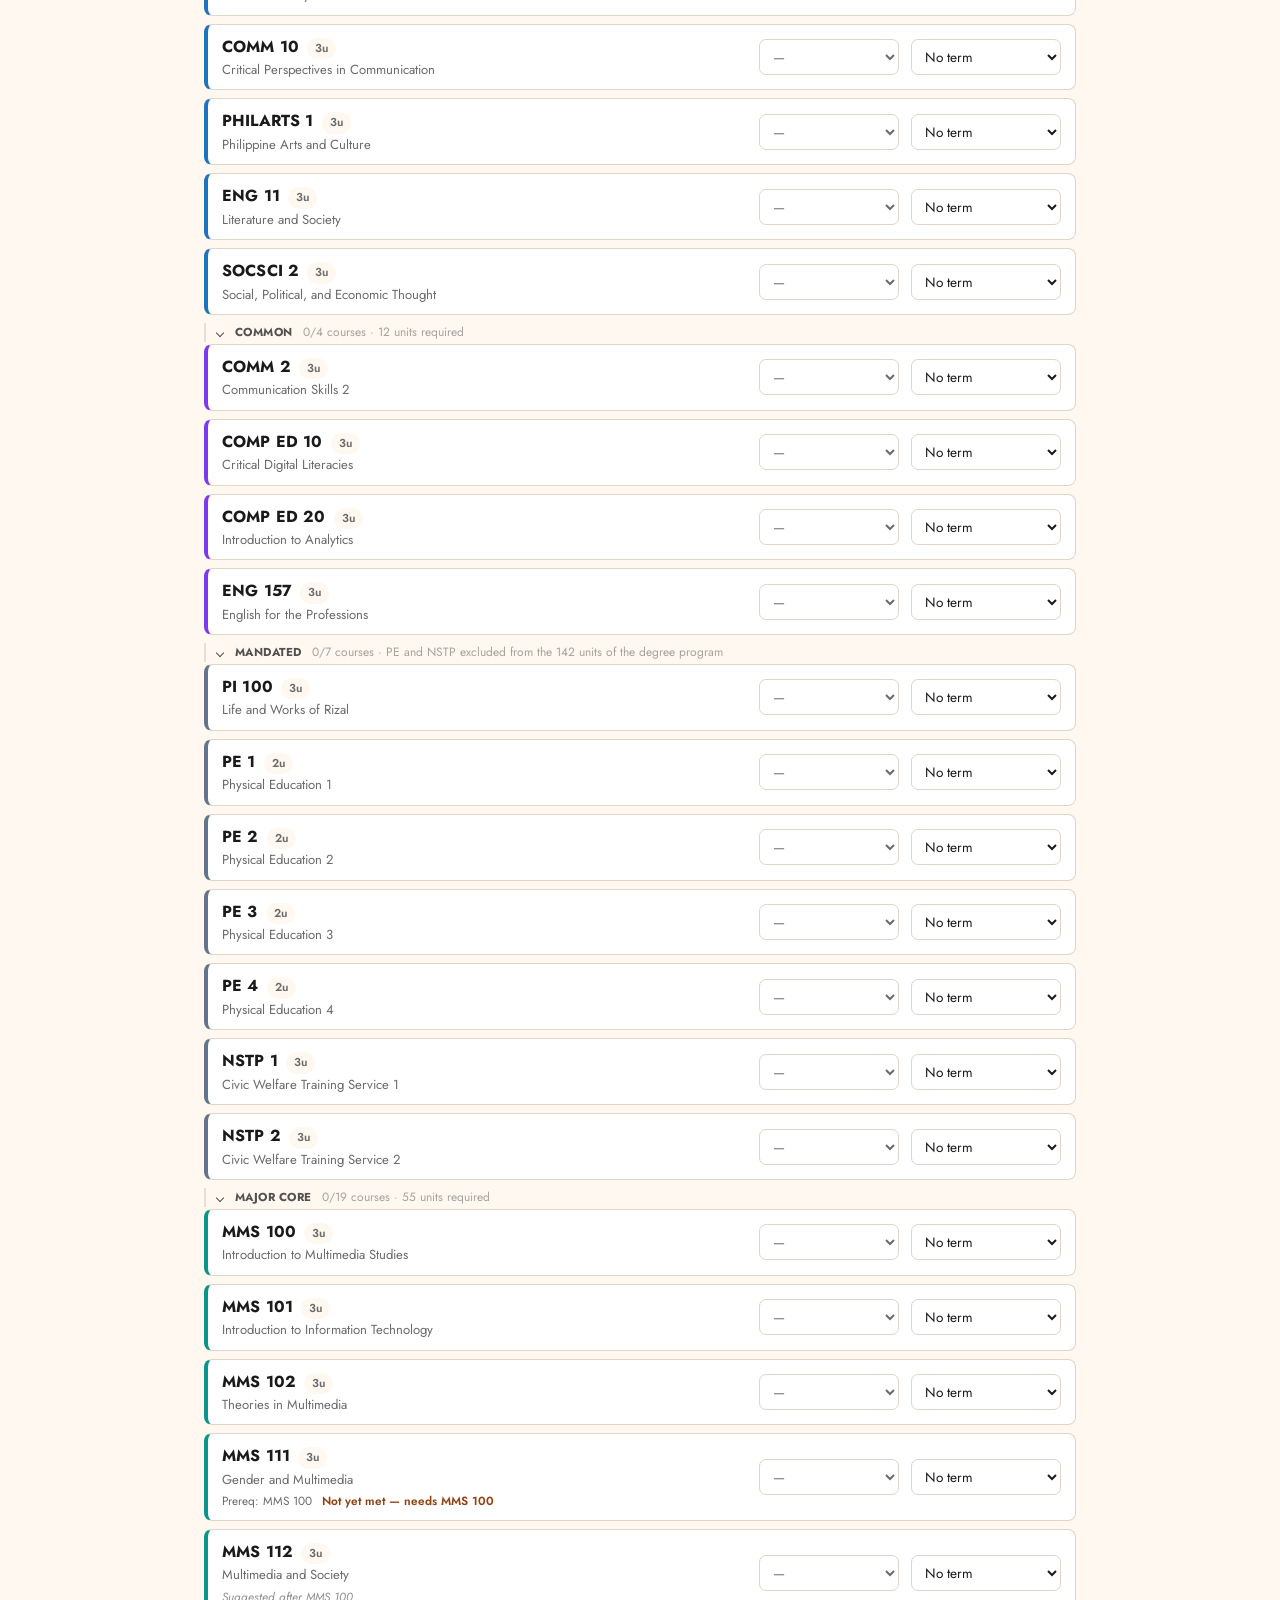
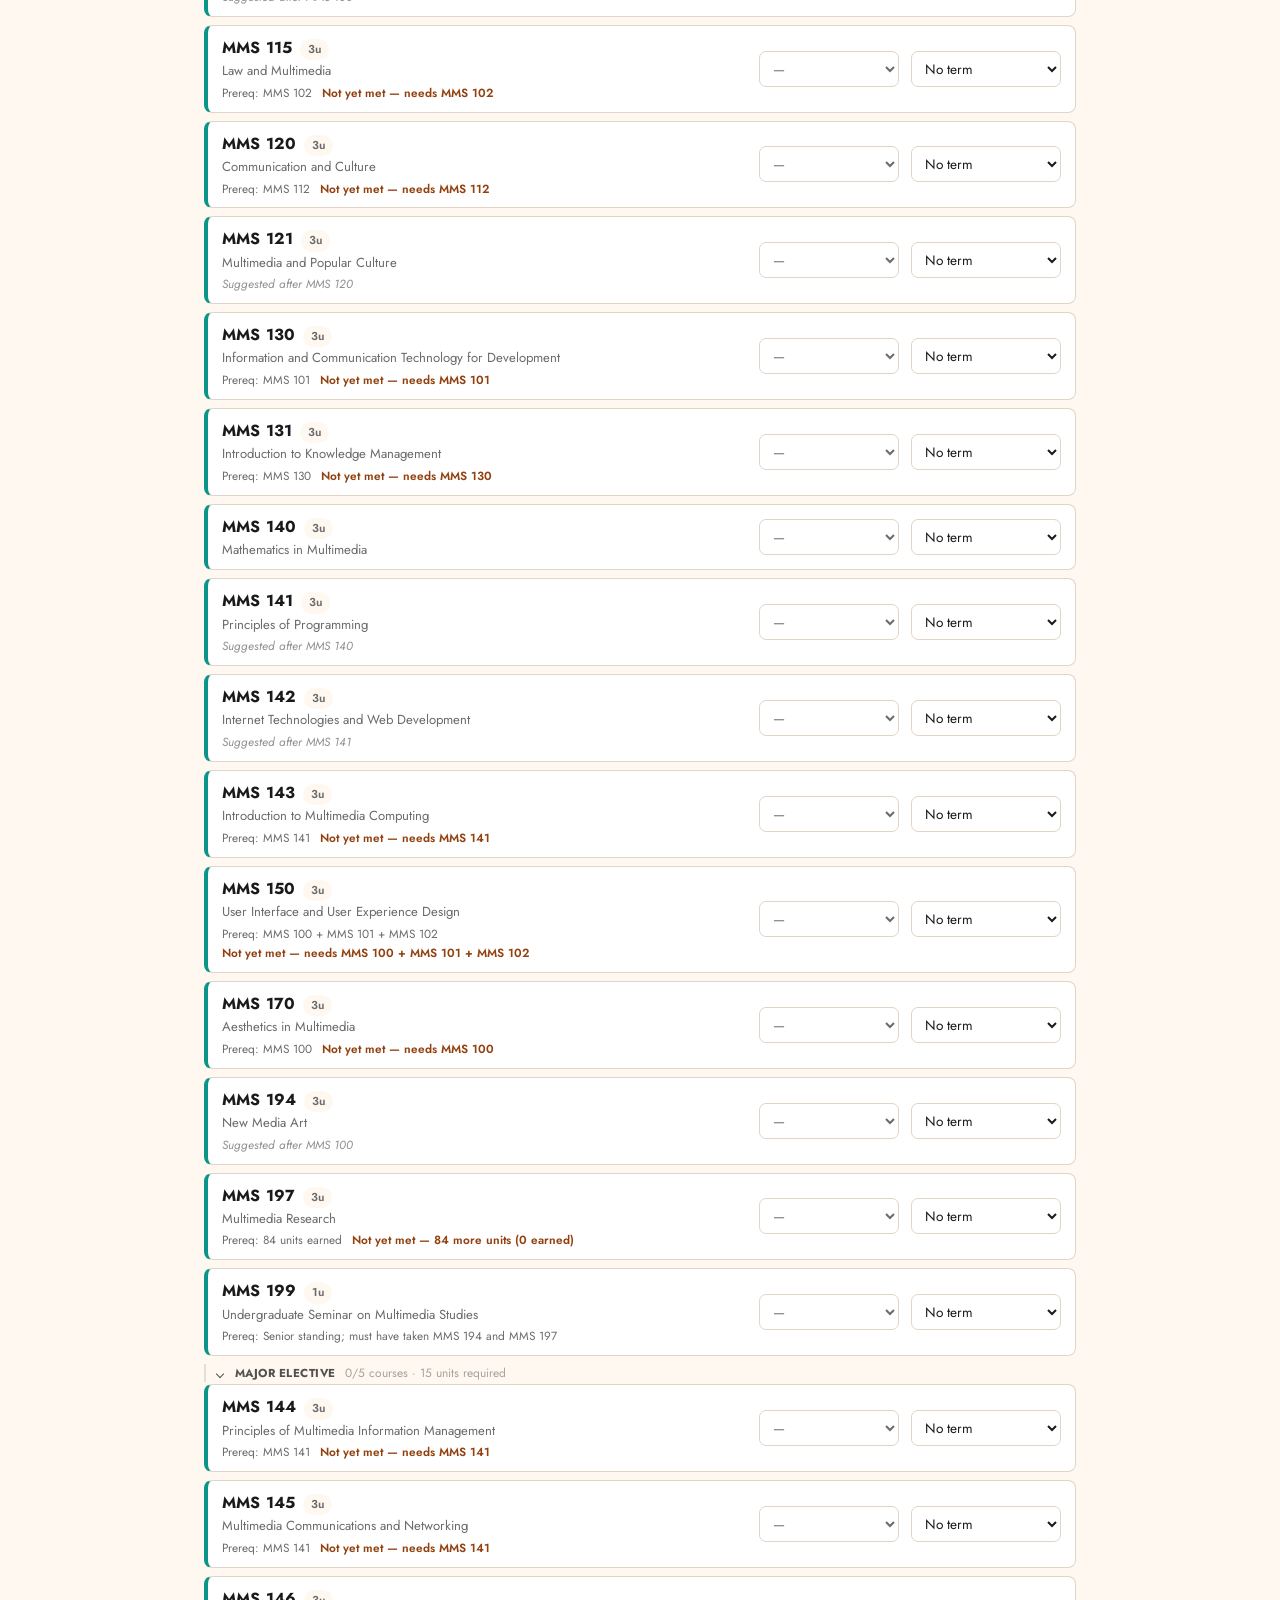
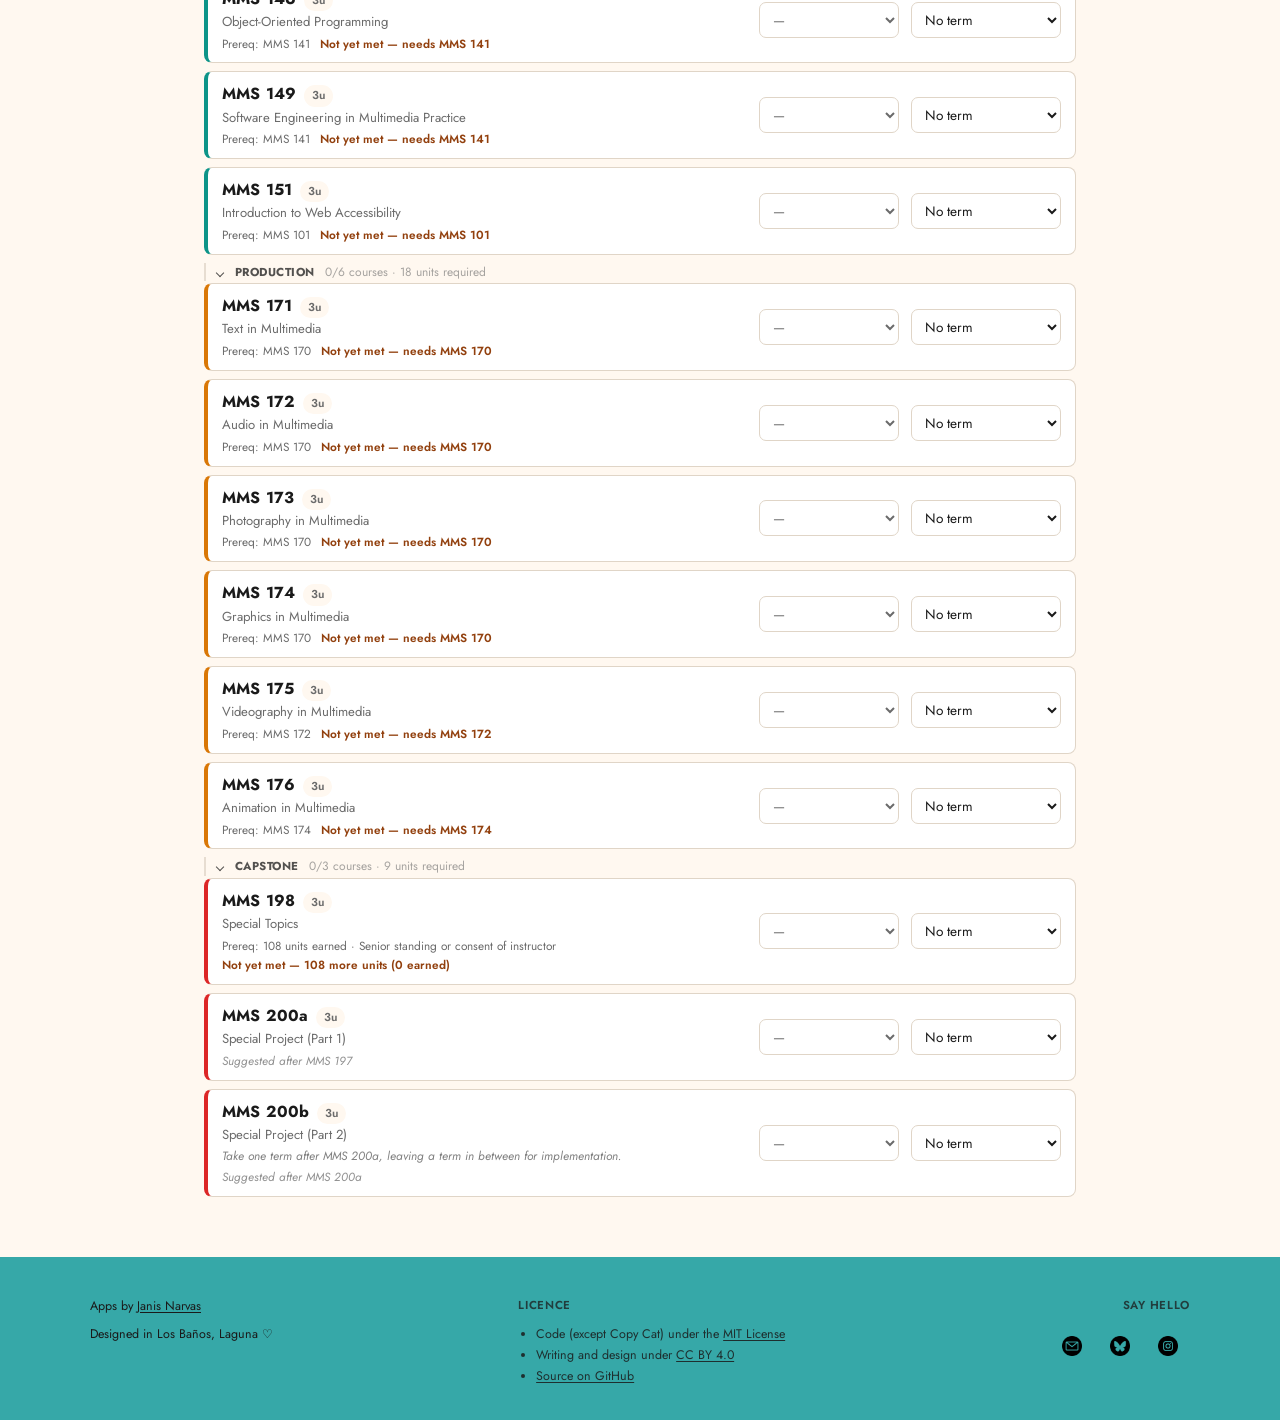
==== commit 8eeb92f1: "Rework the home page and footer Home. The gradient band is gone from the landing page only. It stays" ====
--- a/bams-planner/index.html
+++ b/bams-planner/index.html
@@ -49,17 +49,18 @@
   }
 }
 </script>
-<link rel="icon" type="image/png" sizes="32x32" href="../icons/favicon-32.png?v=3.5.0">
-<link rel="icon" type="image/png" sizes="512x512" href="../icons/favicon-512.png?v=3.5.0">
-<link rel="apple-touch-icon" href="../icons/apple-touch-icon.png?v=3.5.0">
+<link rel="icon" type="image/png" sizes="32x32" href="../icons/favicon-32.png?v=4.0.0">
+<link rel="icon" type="image/png" sizes="512x512" href="../icons/favicon-512.png?v=4.0.0">
+<link rel="apple-touch-icon" href="../icons/apple-touch-icon.png?v=4.0.0">
 <link rel="preconnect" href="https://fonts.googleapis.com">
 <link rel="preconnect" href="https://fonts.gstatic.com" crossorigin>
 <link href="https://fonts.googleapis.com/css2?family=Jost:ital,wght@0,300;0,400;0,500;0,600;0,700;1,400&display=swap" rel="stylesheet">
-<link rel="stylesheet" href="style.css?v=3.5.0">
+<link rel="stylesheet" href="../shared.css?v=4.0.0">
+<link rel="stylesheet" href="style.css?v=4.0.0">
 <!-- Loaded in <head> so the theme is set before first paint (no light flash). -->
-<script src="../theme.js?v=3.5.0"></script>
+<script src="../theme.js?v=4.0.0"></script>
 <!-- Google Analytics (GA4) -->
-<script src="../analytics.js?v=3.5.0"></script>
+<script src="../analytics.js?v=4.0.0"></script>
 </head>
 <body>
 
@@ -159,9 +160,9 @@
 <!-- Licensing bar, filled in by sitebar.js. -->
 <footer class="site-bar no-print" data-root-prefix="../"></footer>
 
-<script src="courses.js?v=3.5.0"></script>
-<script src="script.js?v=3.5.0"></script>
-<script src="../nav.js?v=3.5.0"></script>
-<script src="../sitebar.js?v=3.5.0"></script>
+<script src="courses.js?v=4.0.0"></script>
+<script src="script.js?v=4.0.0"></script>
+<script src="../nav.js?v=4.0.0"></script>
+<script src="../sitebar.js?v=4.0.0"></script>
 </body>
 </html>
--- a/shared.css
+++ b/shared.css
@@ -0,0 +1,319 @@
+/* ==========================================================================
+   shared.css — furniture every page has in common
+   The sticky nav, the footer band and the page banner appear on all six
+   pages, so they live here rather than in four copies of each stylesheet.
+   Loaded BEFORE each page's own sheet, so a tool can still override.
+   ========================================================================== */
+
+* { box-sizing: border-box; }
+
+.theme-toggle:hover {
+  background: var(--color-hover);
+  border-color: var(--color-hover);
+  color: var(--color-hover-text);
+}
+
+/* The footer band. Identical in every stylesheet, so it belongs here; the
+   earlier extraction missed it only because the comment above it differed
+   from file to file. */
+.site-bar {
+  background: var(--color-bar-bg);
+  color: var(--color-bar-text);
+  font-size: 0.78rem;
+  padding: 40px 24px 32px;
+}
+
+.site-bar-inner {
+  max-width: 1100px;
+  margin: 0 auto;
+  display: flex;
+  flex-direction: column;
+  gap: 10px;
+}
+
+.site-bar a {
+  color: inherit;
+  text-decoration: underline;
+  text-underline-offset: 2px;
+}
+
+.site-bar a:hover { opacity: 0.75; }
+
+/* Credit on the left, contact icons on the right. */
+/* Identity, licence, contact. Previously everything stacked against the left
+   edge, which left the right half empty and gave three lines of licence text
+   the same weight as who made the site. */
+.site-bar-row {
+  display: grid;
+  grid-template-columns: 1.1fr 1.4fr auto;
+  gap: 48px;
+  align-items: start;
+}
+
+.site-bar-heading {
+  margin: 0 0 10px;
+  font-size: 0.72rem;
+  font-weight: 600;
+  text-transform: uppercase;
+  letter-spacing: 0.06em;
+  opacity: 0.75;
+}
+
+.site-bar-contact { text-align: right; }
+.site-bar-contact .social { justify-content: flex-end; }
+
+.site-bar-credit {
+  margin: 0;
+  line-height: 1.6;
+  display: flex;
+  flex-direction: column;
+  align-items: flex-start;
+  gap: 8px;
+}
+
+
+
+
+/* Keeps the place name from breaking across lines mid-phrase. */
+.site-bar-place { white-space: nowrap; }
+
+/* The copyright and the place sit on their own lines, as two statements
+   rather than one run-on sentence. */
+.site-bar-place { display: block; }
+
+.site-bar-terms {
+  margin: 0;
+  padding-left: 18px;
+  line-height: 1.7;
+  opacity: 0.85;
+}
+
+.site-bar-terms li { margin: 0; }
+
+.social {
+  display: flex;
+  flex-wrap: wrap;
+  gap: 4px;
+  margin: 0;
+  padding: 0;
+  list-style: none;
+  flex: none;
+}
+
+.social a {
+  display: flex;
+  align-items: center;
+  justify-content: center;
+  /* A comfortable touch target around a 20px icon. */
+  width: 44px;
+  height: 44px;
+  border-radius: 50%;
+  text-decoration: none;
+}
+
+.social a:hover { background: rgba(0, 0, 0, 0.12); opacity: 1; }
+
+.social img { display: block; width: 20px; height: 20px; }
+
+/* The icons are dark glyphs, which read on the light teal. On the muted dark
+   teal they are inverted to white instead. */
+:root[data-theme="dark"] .social img { filter: invert(1); }
+
+:root[data-theme="dark"] .social a:hover { background: rgba(255, 255, 255, 0.12); }
+
+@media (max-width: 600px) {
+  .site-bar-row { gap: 12px; }
+  .site-bar-credit { flex: 1; min-width: 0; }
+  /* Hold the icons to one row of three beside the credit. */
+  .social { justify-content: flex-end; max-width: calc(3 * 40px + 2 * 4px); }
+  .social a { width: 40px; height: 40px; }
+}
+
+/* ---------- Sticky navigation ----------
+   Rendered by nav.js into <nav class="site-nav">, the first element on every
+   page. Sticks to the top so the way out of a tool is always one click away.
+   Collapses to a hamburger at 640px, matching the grid's breakpoint. */
+
+.site-nav {
+  position: sticky;
+  top: 0;
+  z-index: 50;
+  background: var(--color-surface);
+  border-bottom: 1px solid var(--color-border);
+}
+
+.site-nav-inner {
+  max-width: 1100px;
+  margin: 0 auto;
+  padding: 8px 24px;
+  display: flex;
+  align-items: center;
+  gap: 24px;
+}
+
+.site-nav-brand {
+  display: flex;
+  align-items: center;
+  flex: 0 0 auto;
+  line-height: 0;
+  border-radius: var(--radius-sm);
+}
+
+.site-nav-brand img { display: block; width: 32px; height: 32px; }
+
+.site-nav-brand:hover { opacity: 0.8; }
+
+.site-nav-links {
+  display: flex;
+  align-items: center;
+  gap: 4px;
+  /* Pushed right, so the logo sits alone on the left and the links group
+     with the theme switch rather than crowding the mark. */
+  margin: 0 0 0 auto;
+  padding: 0;
+  list-style: none;
+}
+
+.site-nav-links a {
+  display: block;
+  padding: 10px 12px;
+  border-radius: var(--radius-sm);
+  font-size: 0.88rem;
+  color: var(--color-text-muted);
+  text-decoration: none;
+}
+
+.site-nav-links a:hover { color: var(--color-text); background: var(--color-bg); }
+
+/* The page you are on, marked with weight and a rule rather than colour
+   alone, so it does not rely on hue to be legible. */
+.site-nav-links a.is-current {
+  color: var(--color-text);
+  font-weight: 600;
+  box-shadow: inset 0 -2px 0 var(--color-primary);
+}
+
+.site-nav-actions {
+  display: flex;
+  align-items: center;
+  gap: 8px;
+}
+
+/* Hidden until the links collapse. */
+.site-nav-toggle {
+  display: none;
+  width: 44px;
+  height: 44px;
+  align-items: center;
+  justify-content: center;
+  border: 1px solid var(--color-border);
+  border-radius: var(--radius-sm);
+  background: transparent;
+  cursor: pointer;
+}
+
+.site-nav-toggle:hover {
+  background: var(--color-hover);
+  border-color: var(--color-hover);
+}
+
+/* Three bars drawn from one element: the middle is the box, the outer two
+   are its pseudo-elements. */
+.site-nav-bars,
+.site-nav-bars::before,
+.site-nav-bars::after {
+  display: block;
+  width: 18px;
+  height: 2px;
+  background: var(--color-text);
+  border-radius: 2px;
+}
+
+.site-nav-bars { position: relative; }
+
+.site-nav-bars::before,
+.site-nav-bars::after {
+  content: '';
+  position: absolute;
+  left: 0;
+}
+
+.site-nav-bars::before { top: -6px; }
+
+.site-nav-bars::after { top: 6px; }
+
+@media (max-width: 640px) {
+  .site-nav-inner { padding: 8px 16px; flex-wrap: wrap; gap: 8px; }
+  .site-nav-toggle { display: flex; }
+
+  /* The links drop into the panel below, so the auto margin they carry on
+     desktop stops pushing anything. The controls take it here instead, which
+     puts the theme switch and the hamburger against the right edge. */
+  .site-nav-actions { margin-left: auto; }
+
+  /* Closed: the panel is out of the layout entirely, not just invisible. */
+  .site-nav-links {
+    display: none;
+    order: 3;
+    width: 100%;
+    margin-left: 0;
+    flex-direction: column;
+    align-items: stretch;
+    gap: 2px;
+    padding: 8px 0 12px;
+    border-top: 1px solid var(--color-border);
+  }
+  .site-nav.is-open .site-nav-links { display: flex; }
+
+  .site-nav-links a { padding: 12px; font-size: 0.95rem; }
+  .site-nav-links a.is-current {
+    box-shadow: inset 2px 0 0 var(--color-primary);
+  }
+}
+
+.tool-banner-inner {
+  display: flex;
+  flex-direction: column;
+  align-items: center;
+  gap: 10px;
+  max-width: 1100px;
+  margin: 0 auto;
+  padding: 40px 24px;
+  text-align: center;
+}
+
+.tool-banner h1 {
+  margin: 0;
+  font-size: 2.2rem;
+  line-height: 1.1;
+}
+
+.tool-banner .tool-desc {
+  margin: 0;
+  max-width: 620px;
+  font-size: 1rem;
+  line-height: 1.5;
+  opacity: 0.9;
+}
+
+@media (max-width: 600px) {
+  .tool-banner-inner { padding: 28px 16px; }
+  .tool-banner h1 { font-size: 1.6rem; }
+  .tool-banner .tool-desc { font-size: 0.92rem; }
+}
+
+/* The bars are painted in the text colour, so they follow the button into
+   its hover state rather than disappearing against the teal. */
+.site-nav-toggle:hover .site-nav-bars,
+.site-nav-toggle:hover .site-nav-bars::before,
+.site-nav-toggle:hover .site-nav-bars::after {
+  background: var(--color-hover-text);
+}
+
+@media (max-width: 640px) {
+  /* Back to a single stack, in the same order as before, so nothing about the
+     footer changes on a phone. */
+  .site-bar-row { grid-template-columns: 1fr; gap: 24px; }
+  .site-bar-contact { text-align: left; }
+  .site-bar-contact .social { justify-content: flex-start; }
+}
--- a/bams-planner/style.css
+++ b/bams-planner/style.css
@@ -55,10 +55,6 @@
      cream background: the palette's own accents top out at 2.7:1 there. */
   --color-link: #1D6B77;
   --radius-sm: 4px;      /* inputs, chips */
-  --radius-lg: 24px;     /* modals, containers */
-  --radius-full: 9999px; /* pills, avatars */
-  --shadow-sm: 0 1px 2px rgba(0, 0, 0, 0.05);
-  --shadow-lg: 0 8px 24px rgba(0, 0, 0, 0.15);
 }
 
 /* ---------- Dark theme ----------
@@ -107,11 +103,7 @@
   /* On the dark background the Primary cyan clears 12:1, so links can use
      it directly rather than the deepened light-mode teal. */
   --color-link: #50ebec;
-  --shadow-sm: 0 1px 2px rgba(0, 0, 0, 0.35);
-  --shadow-lg: 0 8px 24px rgba(0, 0, 0, 0.55);
-}
-
-* { box-sizing: border-box; }
+}
 
 /* The `hidden` attribute must always win over any rule that sets `display`. */
 [hidden] { display: none !important; }
@@ -156,6 +148,7 @@
   text-decoration: none;
   white-space: nowrap;
 }
+
 .home-link:hover { color: var(--color-link); }
 
 .theme-toggle {
@@ -170,11 +163,6 @@
   line-height: 1;
   cursor: pointer;
 }
-.theme-toggle:hover {
-  background: var(--color-hover);
-  border-color: var(--color-hover);
-  color: var(--color-hover-text);
-}
 
 .header-actions { display: flex; gap: 8px; margin-left: auto; }
 
@@ -191,6 +179,7 @@
   background: var(--color-surface);
   color: var(--color-text-muted);
 }
+
 .btn:hover {
   background: var(--color-hover);
   border-color: var(--color-hover);
@@ -330,6 +319,7 @@
 }
 
 .checkbox-label:hover { color: var(--color-text); }
+
 .checkbox-label input { accent-color: var(--color-link); cursor: pointer; }
 
 .list-controls select {
@@ -393,6 +383,7 @@
 /* The default triangle is replaced by a chevron that rotates, so the control
    matches the rest of the page rather than the browser's own furniture. */
 .course-category-heading-sub::-webkit-details-marker { display: none; }
+
 .course-category-heading-sub { list-style: none; }
 
 .course-category-heading-sub::before {
@@ -541,6 +532,7 @@
 }
 
 .course-row select { flex: 0 0 140px; }
+
 .course-row input[type="text"] { flex: 0 0 130px; }
 
 /* ---------- Status ----------
@@ -662,132 +654,6 @@
   margin-bottom: 28px;
 }
 
-.tool-banner-inner {
-  display: flex;
-  flex-direction: column;
-  align-items: center;
-  gap: 10px;
-  max-width: 1100px;
-  margin: 0 auto;
-  padding: 40px 24px;
-  text-align: center;
-}
-
-.tool-banner h1 {
-  margin: 0;
-  font-size: 2.2rem;
-  line-height: 1.1;
-}
-
-.tool-banner .tool-desc {
-  margin: 0;
-  max-width: 620px;
-  font-size: 1rem;
-  line-height: 1.5;
-  opacity: 0.9;
-}
-
-@media (max-width: 600px) {
-  .tool-banner-inner { padding: 28px 16px; }
-  .tool-banner h1 { font-size: 1.6rem; }
-  .tool-banner .tool-desc { font-size: 0.92rem; }
-}
-
-.site-bar {
-  background: var(--color-bar-bg);
-  color: var(--color-bar-text);
-  font-size: 0.78rem;
-  padding: 30px 24px 20px;
-}
-
-.site-bar-inner {
-  max-width: 1100px;
-  margin: 0 auto;
-  display: flex;
-  flex-direction: column;
-  gap: 10px;
-}
-
-.site-bar a {
-  color: inherit;
-  text-decoration: underline;
-  text-underline-offset: 2px;
-}
-.site-bar a:hover { opacity: 0.75; }
-
-/* Credit on the left, contact icons on the right. */
-.site-bar-row {
-  display: flex;
-  justify-content: space-between;
-  align-items: center;
-  gap: 16px;
-}
-
-.site-bar-credit {
-  margin: 0;
-  line-height: 1.6;
-  display: flex;
-  flex-direction: column;
-  align-items: flex-start;
-  gap: 8px;
-}
-
-/* The logo stands in for the name, as it does in the nav. */
-.site-bar-mark { display: inline-flex; line-height: 0; }
-.site-bar-mark img { display: block; width: 28px; height: 28px; }
-.site-bar-mark:hover { opacity: 0.8; }
-/* Keeps the place name from breaking across lines mid-phrase. */
-.site-bar-place { white-space: nowrap; }
-
-/* The copyright and the place sit on their own lines, as two statements
-   rather than one run-on sentence. */
-.site-bar-place { display: block; }
-
-.site-bar-terms {
-  margin: 0;
-  padding-left: 18px;
-  line-height: 1.7;
-  opacity: 0.85;
-}
-.site-bar-terms li { margin: 0; }
-
-.social {
-  display: flex;
-  flex-wrap: wrap;
-  gap: 4px;
-  margin: 0;
-  padding: 0;
-  list-style: none;
-  flex: none;
-}
-
-.social a {
-  display: flex;
-  align-items: center;
-  justify-content: center;
-  /* A comfortable touch target around a 20px icon. */
-  width: 44px;
-  height: 44px;
-  border-radius: 50%;
-  text-decoration: none;
-}
-.social a:hover { background: rgba(0, 0, 0, 0.12); opacity: 1; }
-.social img { display: block; width: 20px; height: 20px; }
-
-/* The icons are dark glyphs, which read on the light teal. On the muted dark
-   teal they are inverted to white instead. */
-:root[data-theme="dark"] .social img { filter: invert(1); }
-:root[data-theme="dark"] .social a:hover { background: rgba(255, 255, 255, 0.12); }
-
-@media (max-width: 600px) {
-  .site-bar-row { gap: 12px; }
-  .site-bar-credit { flex: 1; min-width: 0; }
-  /* Hold the icons to one row of three beside the credit. */
-  .social { justify-content: flex-end; max-width: calc(3 * 40px + 2 * 4px); }
-  .social a { width: 40px; height: 40px; }
-}
-
-
 /* ---------- Term load summary ---------- */
 
 .term-summary {
@@ -864,142 +730,10 @@
 
 /* The notice carries a short list now, so it needs block spacing. */
 .page-notice p { margin: 0 0 6px; }
+
 .page-notice ul { margin: 0; padding-left: 20px; }
+
 .page-notice li { margin-bottom: 2px; }
-
-/* ---------- Sticky navigation ----------
-   Rendered by nav.js into <nav class="site-nav">, the first element on every
-   page. Sticks to the top so the way out of a tool is always one click away.
-   Collapses to a hamburger at 640px, matching the grid's breakpoint. */
-
-.site-nav {
-  position: sticky;
-  top: 0;
-  z-index: 50;
-  background: var(--color-surface);
-  border-bottom: 1px solid var(--color-border);
-}
-
-.site-nav-inner {
-  max-width: 1100px;
-  margin: 0 auto;
-  padding: 8px 24px;
-  display: flex;
-  align-items: center;
-  gap: 24px;
-}
-
-.site-nav-brand {
-  display: flex;
-  align-items: center;
-  flex: 0 0 auto;
-  line-height: 0;
-  border-radius: var(--radius-sm);
-}
-.site-nav-brand img { display: block; width: 32px; height: 32px; }
-.site-nav-brand:hover { opacity: 0.8; }
-
-.site-nav-links {
-  display: flex;
-  align-items: center;
-  gap: 4px;
-  /* Pushed right, so the logo sits alone on the left and the links group
-     with the theme switch rather than crowding the mark. */
-  margin: 0 0 0 auto;
-  padding: 0;
-  list-style: none;
-}
-
-.site-nav-links a {
-  display: block;
-  padding: 10px 12px;
-  border-radius: var(--radius-sm);
-  font-size: 0.88rem;
-  color: var(--color-text-muted);
-  text-decoration: none;
-}
-.site-nav-links a:hover { color: var(--color-text); background: var(--color-bg); }
-
-/* The page you are on, marked with weight and a rule rather than colour
-   alone, so it does not rely on hue to be legible. */
-.site-nav-links a.is-current {
-  color: var(--color-text);
-  font-weight: 600;
-  box-shadow: inset 0 -2px 0 var(--color-primary);
-}
-
-.site-nav-actions {
-  display: flex;
-  align-items: center;
-  gap: 8px;
-}
-
-/* Hidden until the links collapse. */
-.site-nav-toggle {
-  display: none;
-  width: 44px;
-  height: 44px;
-  align-items: center;
-  justify-content: center;
-  border: 1px solid var(--color-border);
-  border-radius: var(--radius-sm);
-  background: transparent;
-  cursor: pointer;
-}
-.site-nav-toggle:hover {
-  background: var(--color-hover);
-  border-color: var(--color-hover);
-}
-
-/* Three bars drawn from one element: the middle is the box, the outer two
-   are its pseudo-elements. */
-.site-nav-bars,
-.site-nav-bars::before,
-.site-nav-bars::after {
-  display: block;
-  width: 18px;
-  height: 2px;
-  background: var(--color-text);
-  border-radius: 2px;
-}
-.site-nav-bars { position: relative; }
-.site-nav-bars::before,
-.site-nav-bars::after {
-  content: '';
-  position: absolute;
-  left: 0;
-}
-.site-nav-bars::before { top: -6px; }
-.site-nav-bars::after { top: 6px; }
-
-@media (max-width: 640px) {
-  .site-nav-inner { padding: 8px 16px; flex-wrap: wrap; gap: 8px; }
-  .site-nav-toggle { display: flex; }
-
-  /* The links drop into the panel below, so the auto margin they carry on
-     desktop stops pushing anything. The controls take it here instead, which
-     puts the theme switch and the hamburger against the right edge. */
-  .site-nav-actions { margin-left: auto; }
-
-  /* Closed: the panel is out of the layout entirely, not just invisible. */
-  .site-nav-links {
-    display: none;
-    order: 3;
-    width: 100%;
-    margin-left: 0;
-    flex-direction: column;
-    align-items: stretch;
-    gap: 2px;
-    padding: 8px 0 12px;
-    border-top: 1px solid var(--color-border);
-  }
-  .site-nav.is-open .site-nav-links { display: flex; }
-
-  .site-nav-links a { padding: 12px; font-size: 0.95rem; }
-  .site-nav-links a.is-current {
-    box-shadow: inset 2px 0 0 var(--color-primary);
-  }
-}
 
 /* ---------- Tool actions ----------
    What used to sit in the app header, minus the navigation and theme switch
@@ -1022,11 +756,3 @@
 @media (max-width: 640px) {
   .app-actions { padding: 0 16px; }
 }
-
-/* The bars are painted in the text colour, so they follow the button into
-   its hover state rather than disappearing against the teal. */
-.site-nav-toggle:hover .site-nav-bars,
-.site-nav-toggle:hover .site-nav-bars::before,
-.site-nav-toggle:hover .site-nav-bars::after {
-  background: var(--color-hover-text);
-}
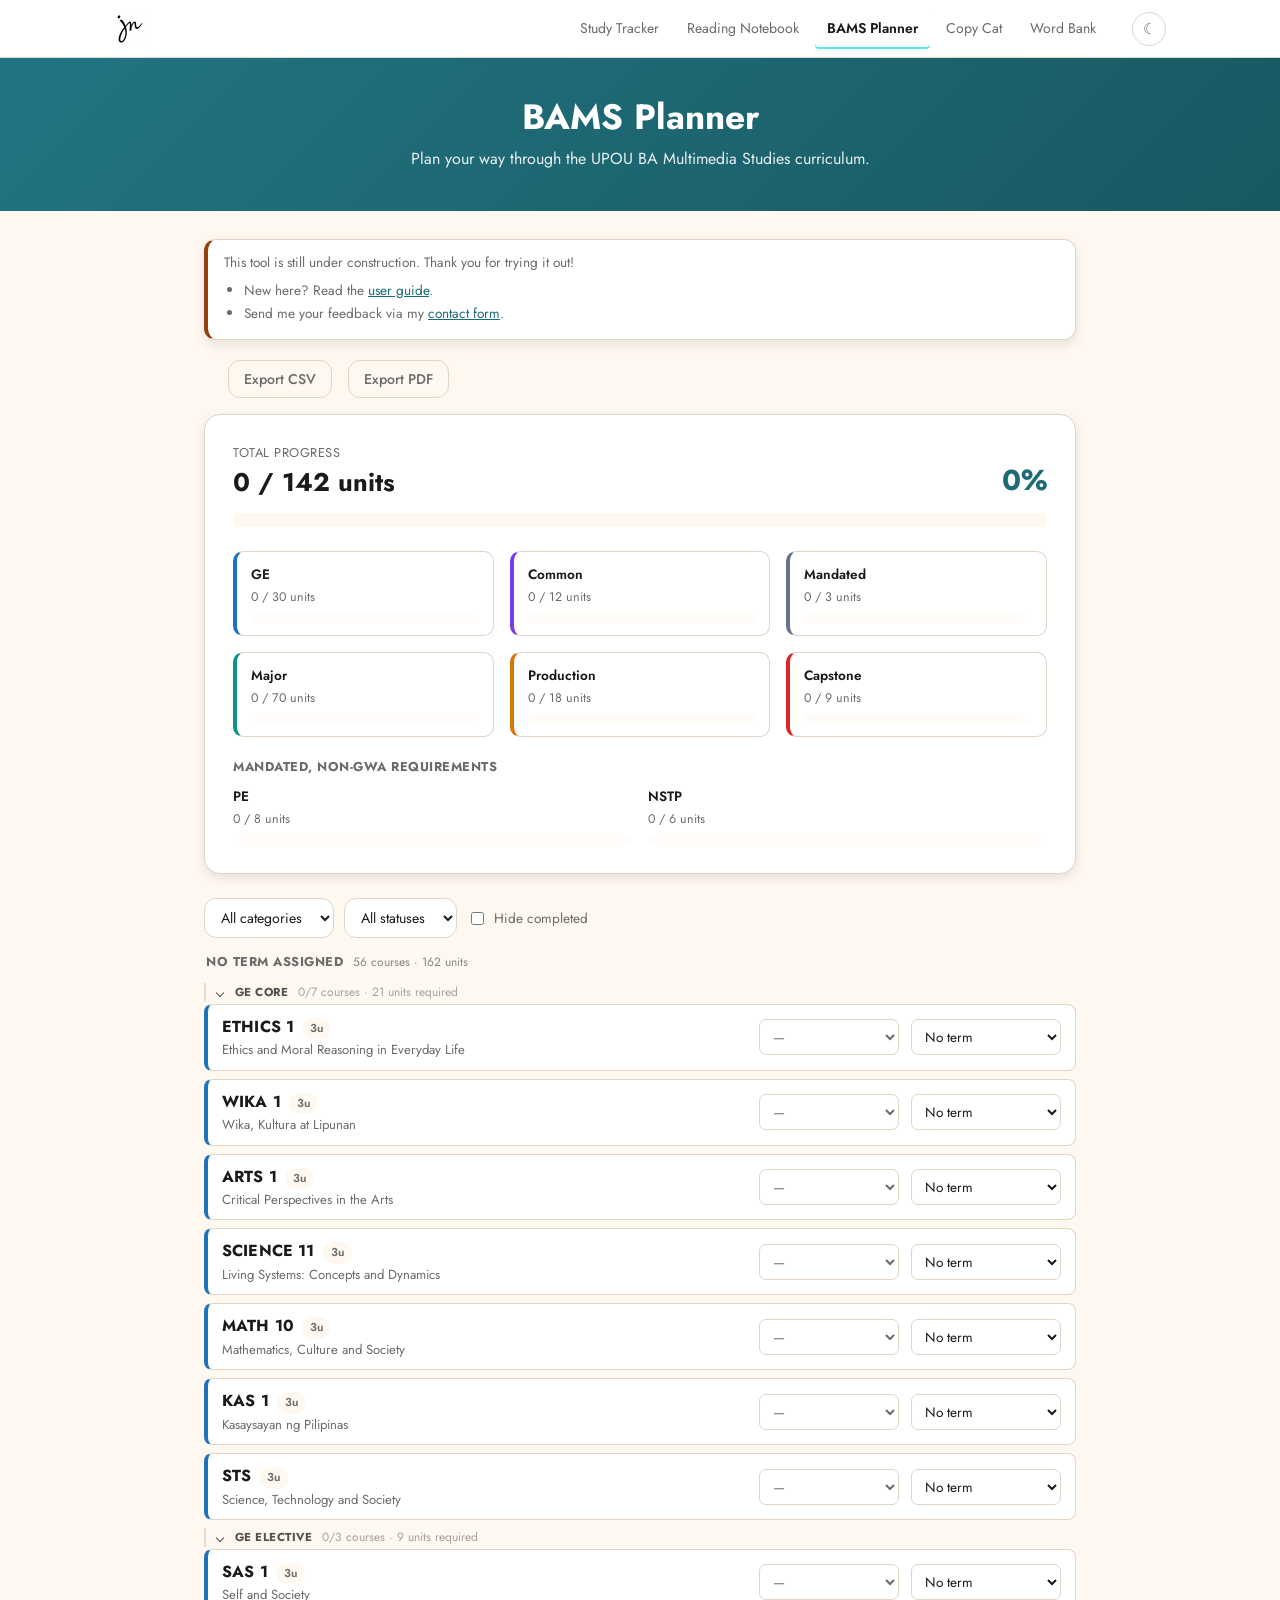
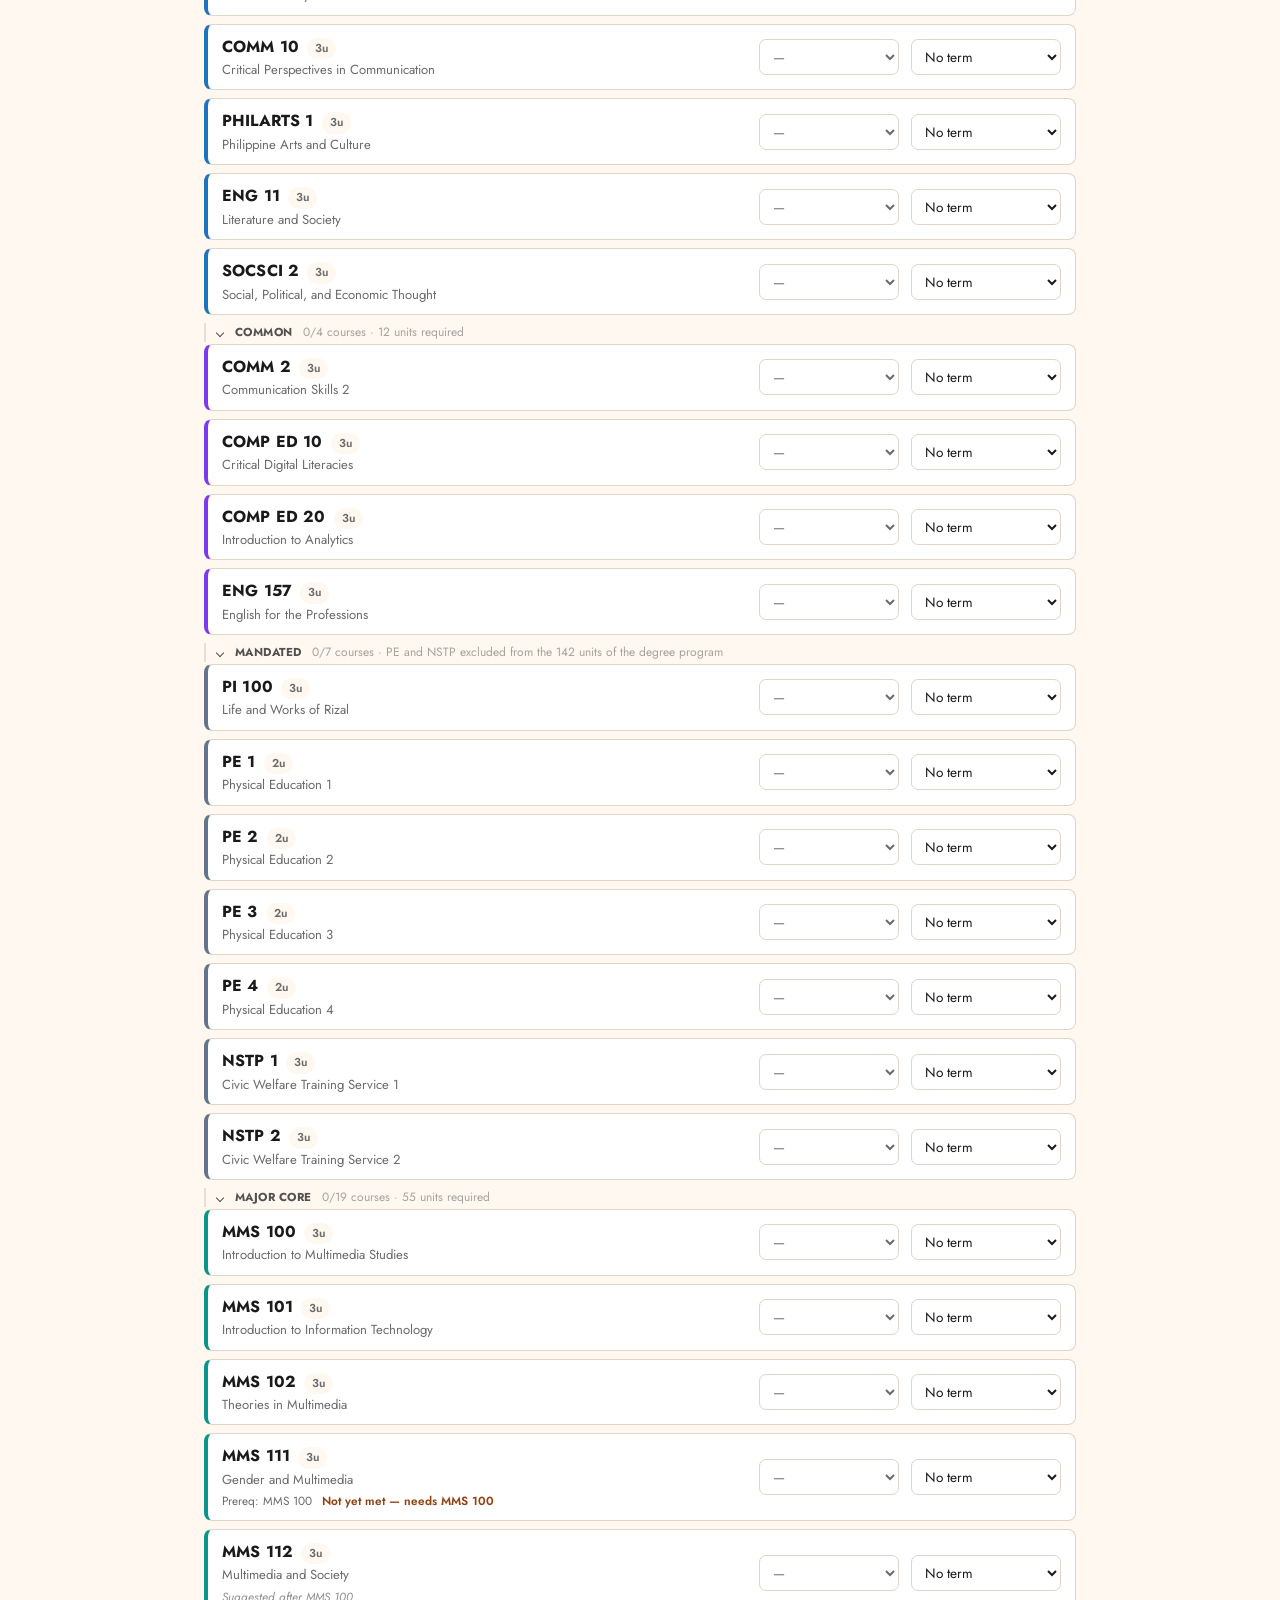
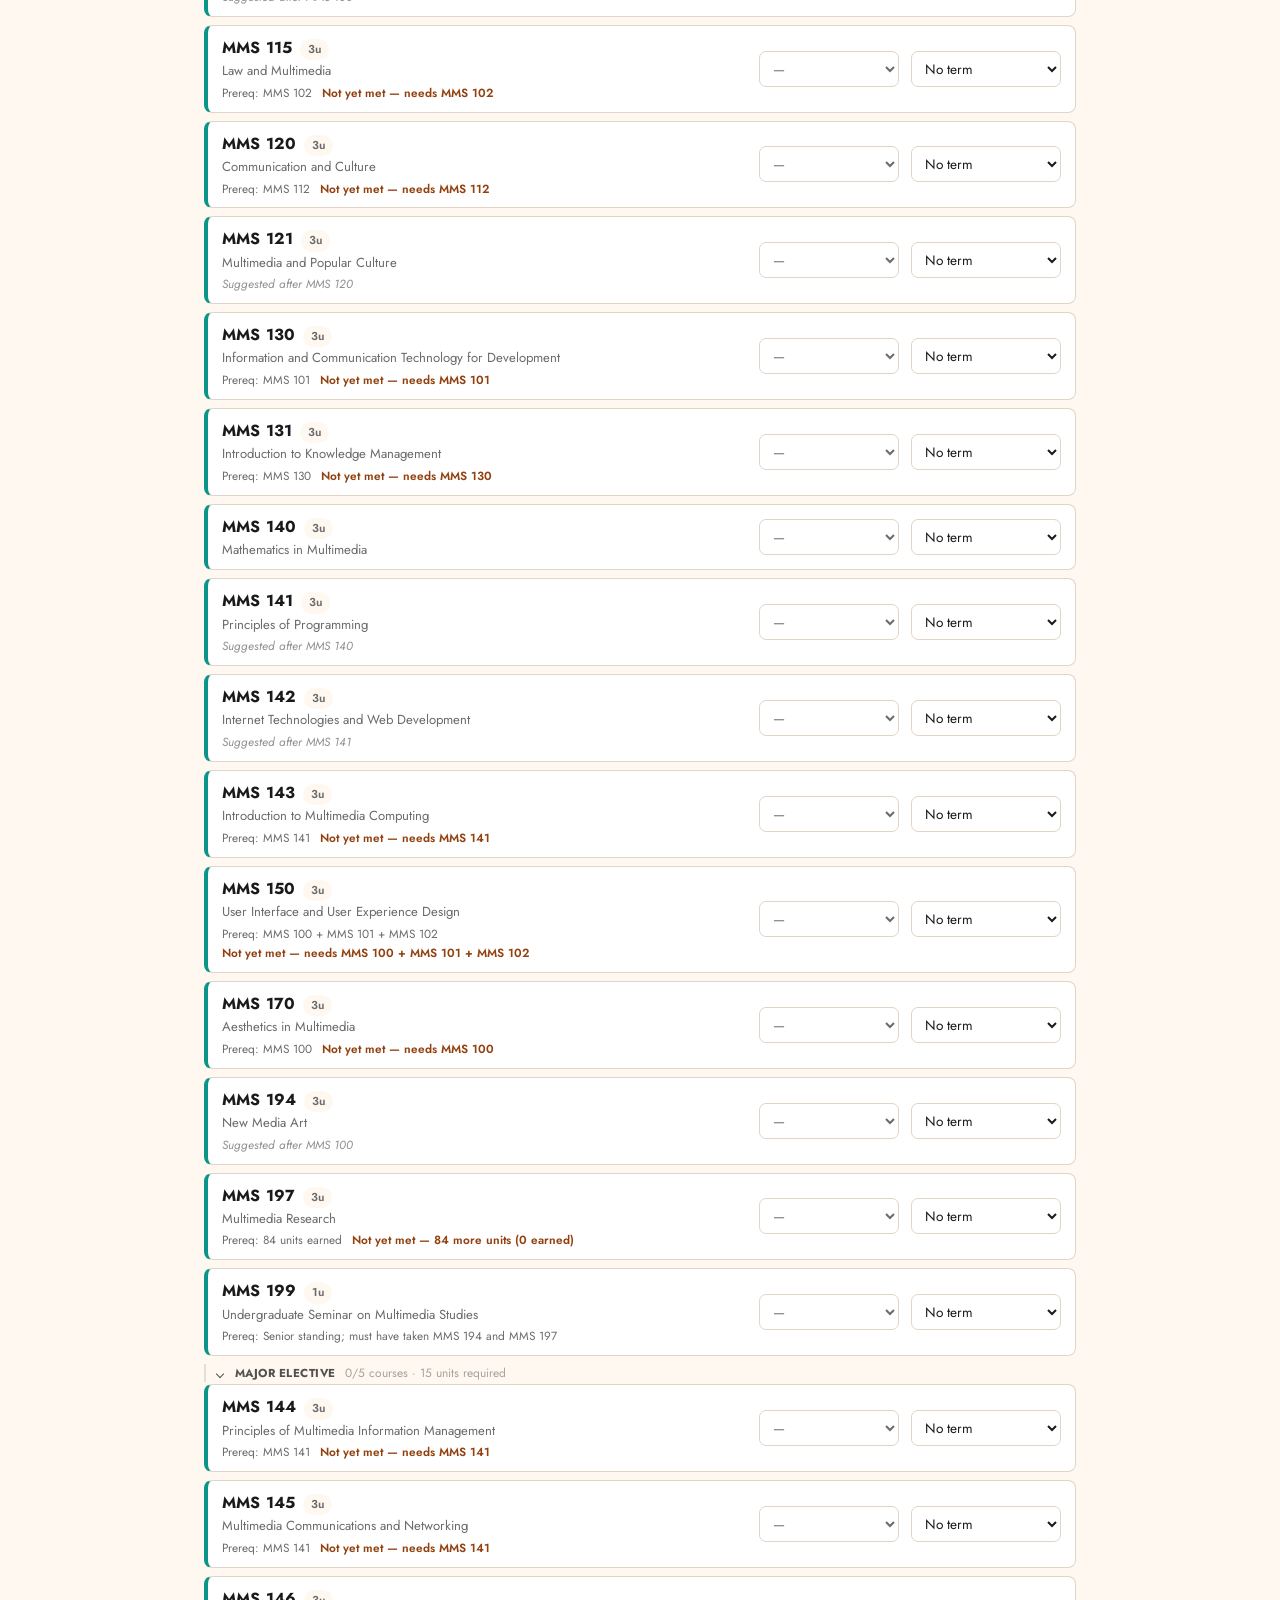
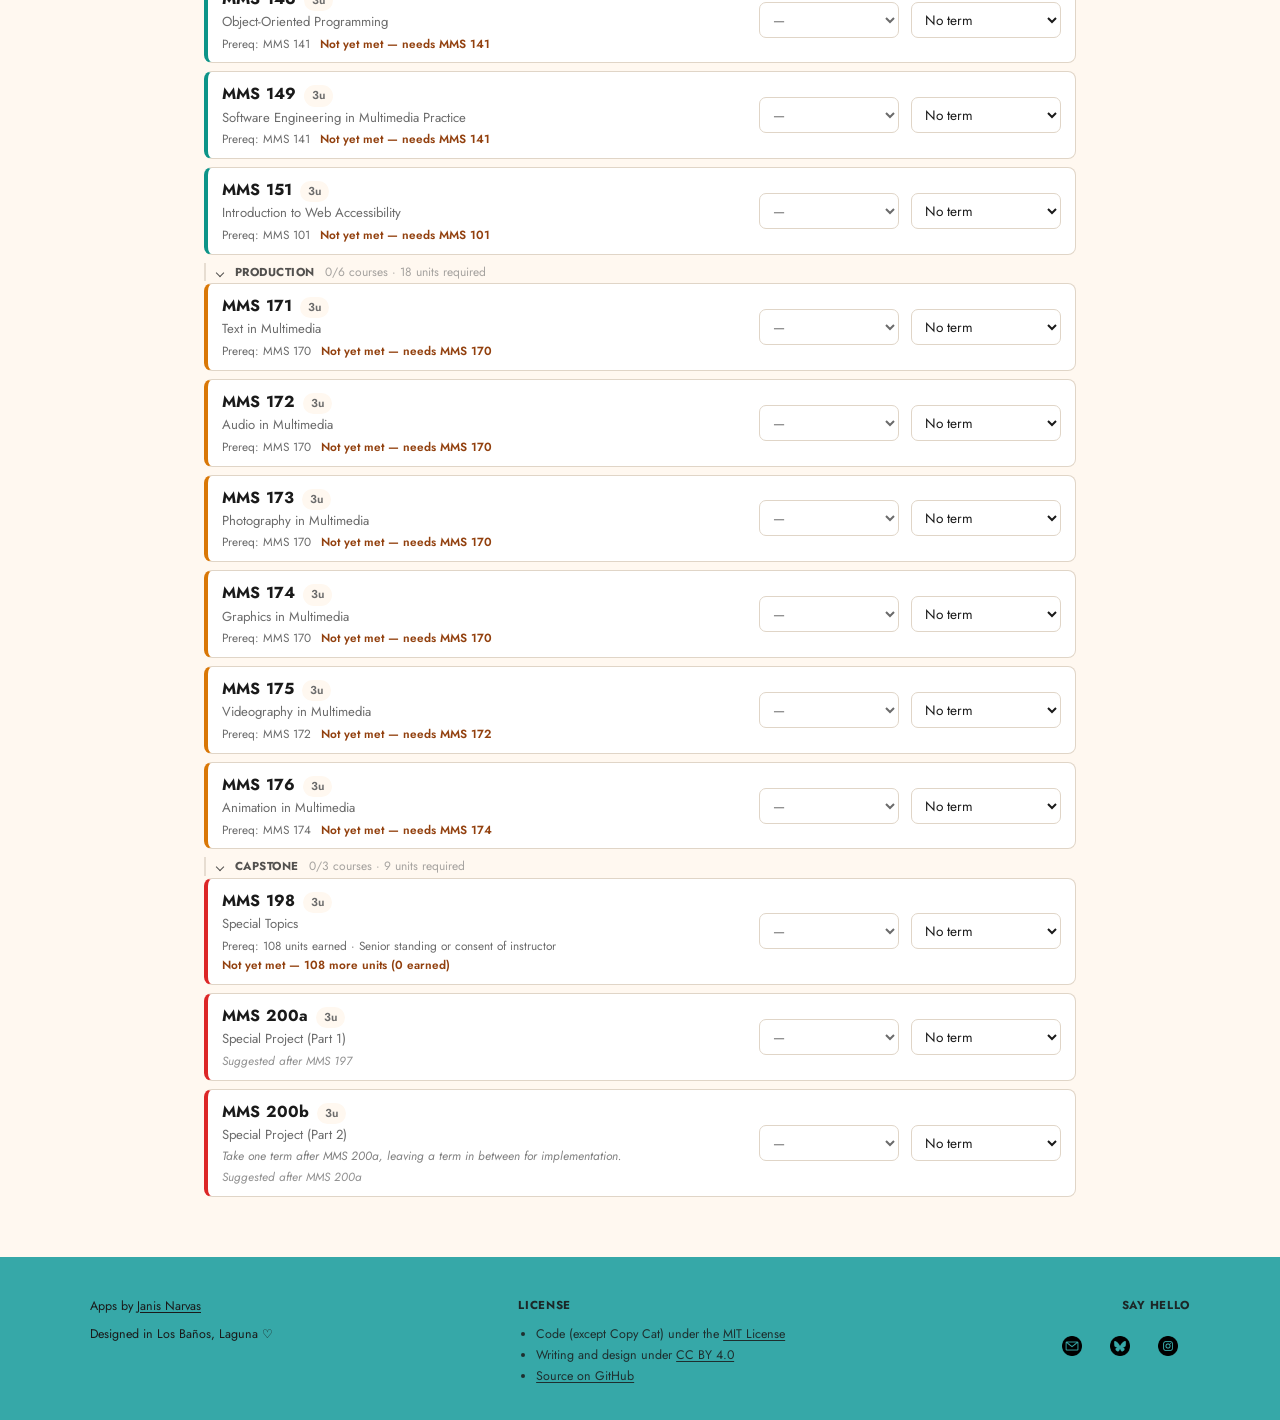
==== commit 0d396d6e: "Add Word Bank, a word finder for copywriters Search or browse 71 categories (moods, industries, page" ====
--- a/bams-planner/index.html
+++ b/bams-planner/index.html
@@ -49,18 +49,18 @@
   }
 }
 </script>
-<link rel="icon" type="image/png" sizes="32x32" href="../icons/favicon-32.png?v=4.0.0">
-<link rel="icon" type="image/png" sizes="512x512" href="../icons/favicon-512.png?v=4.0.0">
-<link rel="apple-touch-icon" href="../icons/apple-touch-icon.png?v=4.0.0">
+<link rel="icon" type="image/png" sizes="32x32" href="../icons/favicon-32.png?v=4.2.0">
+<link rel="icon" type="image/png" sizes="512x512" href="../icons/favicon-512.png?v=4.2.0">
+<link rel="apple-touch-icon" href="../icons/apple-touch-icon.png?v=4.2.0">
 <link rel="preconnect" href="https://fonts.googleapis.com">
 <link rel="preconnect" href="https://fonts.gstatic.com" crossorigin>
 <link href="https://fonts.googleapis.com/css2?family=Jost:ital,wght@0,300;0,400;0,500;0,600;0,700;1,400&display=swap" rel="stylesheet">
-<link rel="stylesheet" href="../shared.css?v=4.0.0">
-<link rel="stylesheet" href="style.css?v=4.0.0">
+<link rel="stylesheet" href="../shared.css?v=4.2.0">
+<link rel="stylesheet" href="style.css?v=4.2.0">
 <!-- Loaded in <head> so the theme is set before first paint (no light flash). -->
-<script src="../theme.js?v=4.0.0"></script>
+<script src="../theme.js?v=4.2.0"></script>
 <!-- Google Analytics (GA4) -->
-<script src="../analytics.js?v=4.0.0"></script>
+<script src="../analytics.js?v=4.2.0"></script>
 </head>
 <body>
 
@@ -160,9 +160,9 @@
 <!-- Licensing bar, filled in by sitebar.js. -->
 <footer class="site-bar no-print" data-root-prefix="../"></footer>
 
-<script src="courses.js?v=4.0.0"></script>
-<script src="script.js?v=4.0.0"></script>
-<script src="../nav.js?v=4.0.0"></script>
-<script src="../sitebar.js?v=4.0.0"></script>
+<script src="courses.js?v=4.2.0"></script>
+<script src="script.js?v=4.2.0"></script>
+<script src="../nav.js?v=4.2.0"></script>
+<script src="../sitebar.js?v=4.2.0"></script>
 </body>
 </html>
--- a/shared.css
+++ b/shared.css
@@ -40,9 +40,6 @@
 .site-bar a:hover { opacity: 0.75; }
 
 /* Credit on the left, contact icons on the right. */
-/* Identity, licence, contact. Previously everything stacked against the left
-   edge, which left the right half empty and gave three lines of licence text
-   the same weight as who made the site. */
 .site-bar-row {
   display: grid;
   grid-template-columns: 1.1fr 1.4fr auto;
@@ -53,10 +50,10 @@
 .site-bar-heading {
   margin: 0 0 10px;
   font-size: 0.72rem;
-  font-weight: 600;
+  font-weight: 700;
   text-transform: uppercase;
   letter-spacing: 0.06em;
-  opacity: 0.75;
+  opacity: 0.9;
 }
 
 .site-bar-contact { text-align: right; }
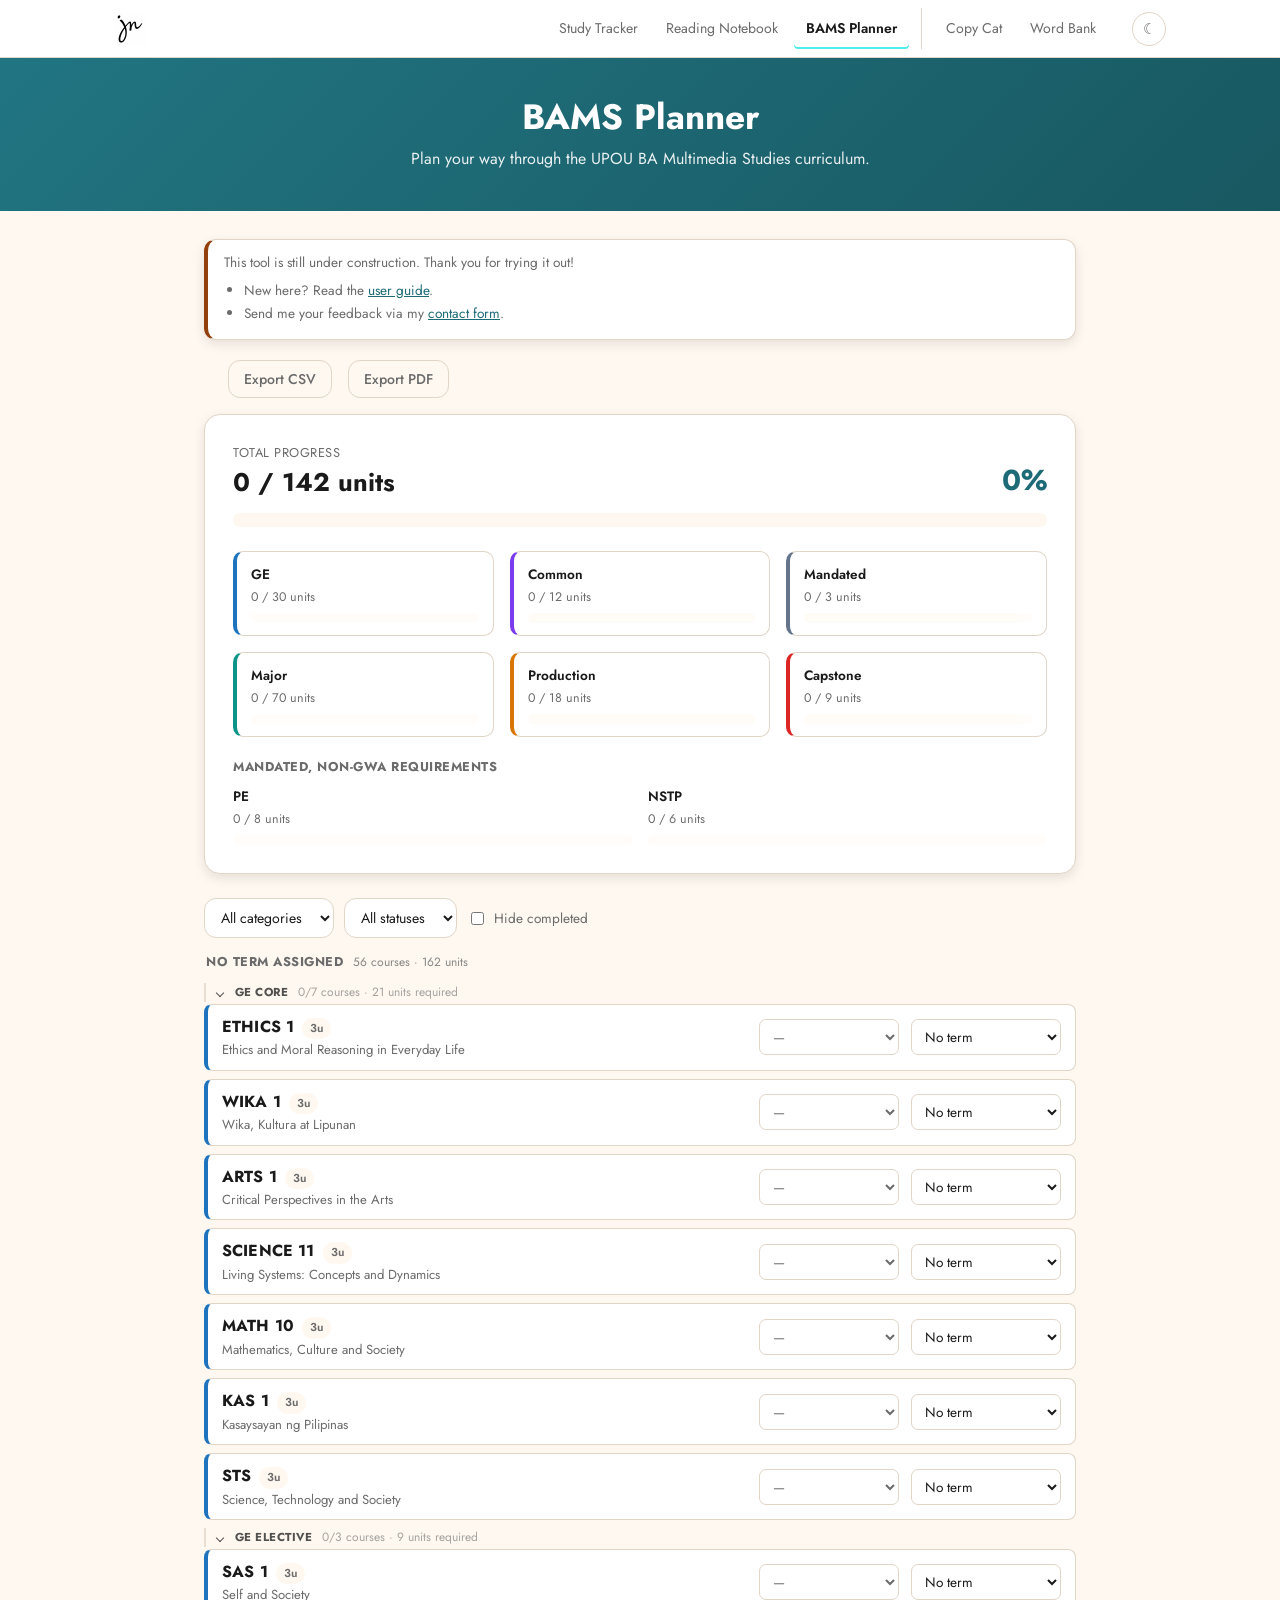
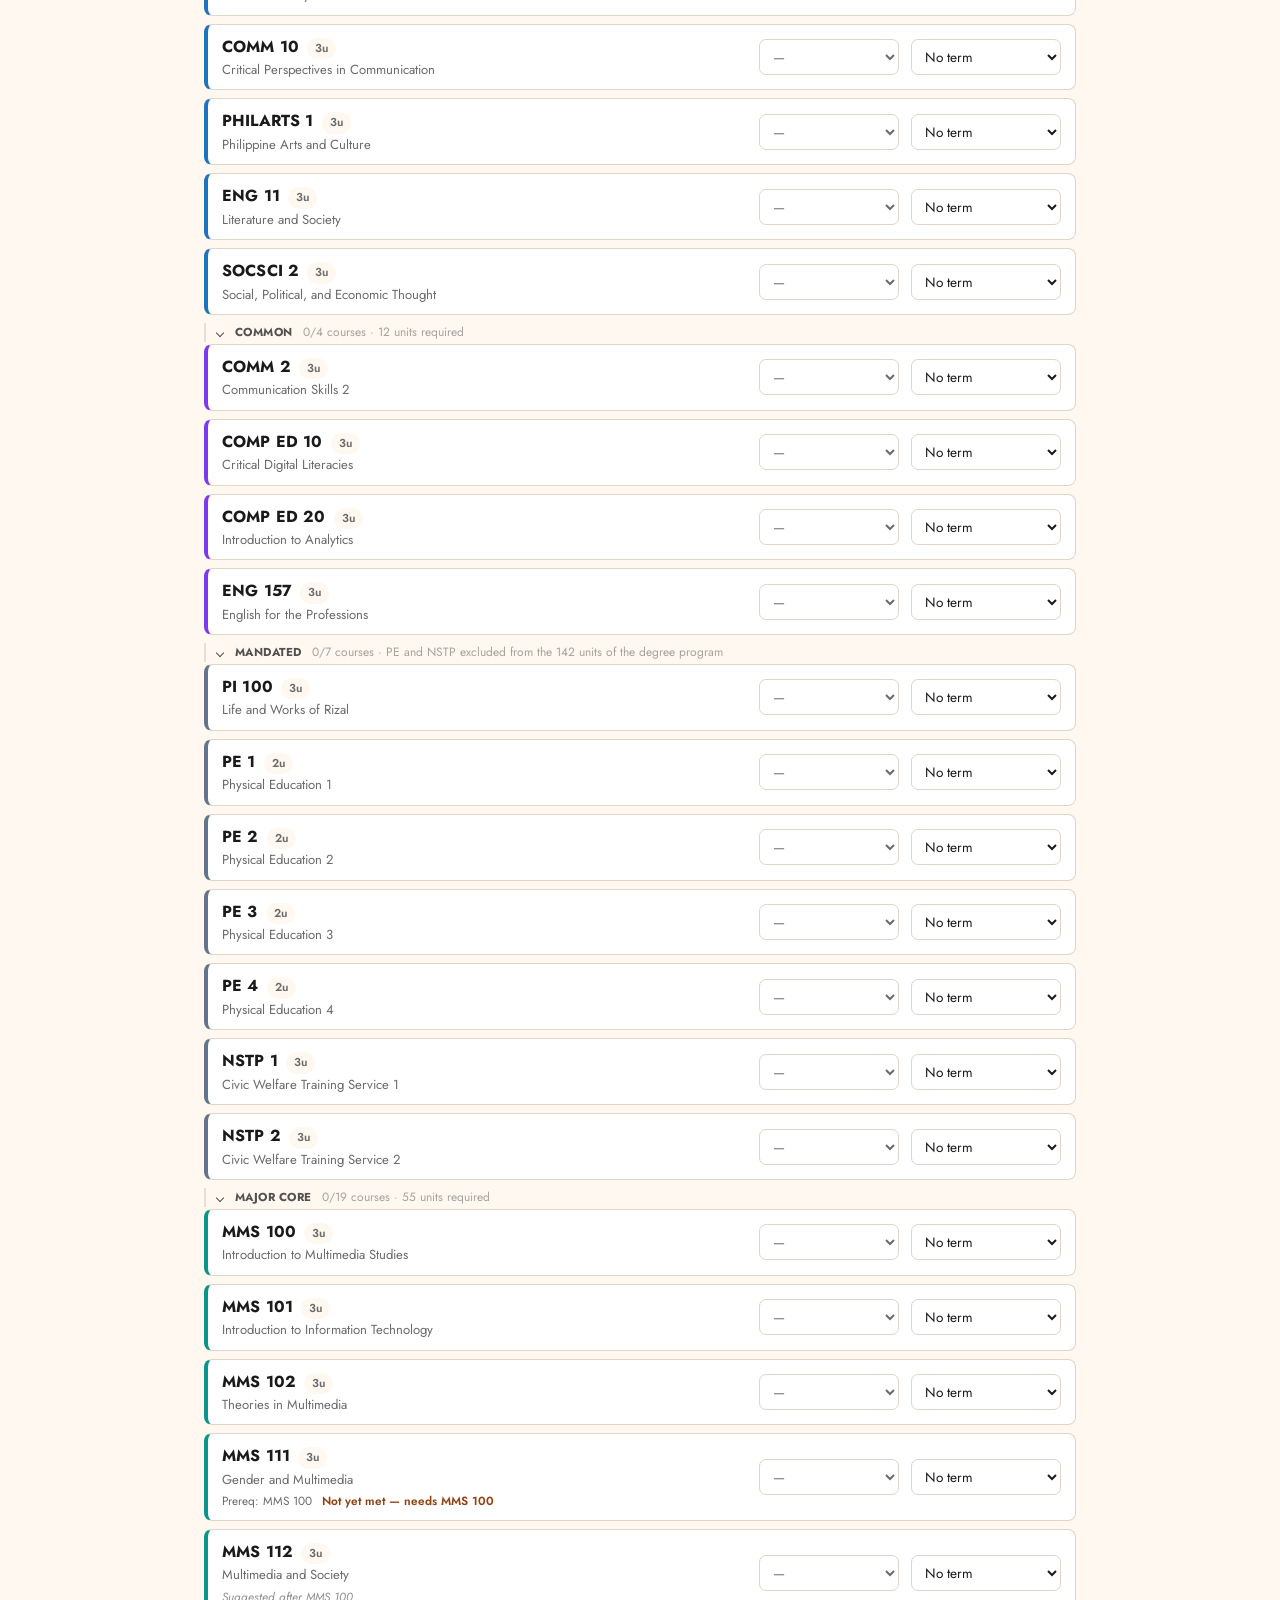
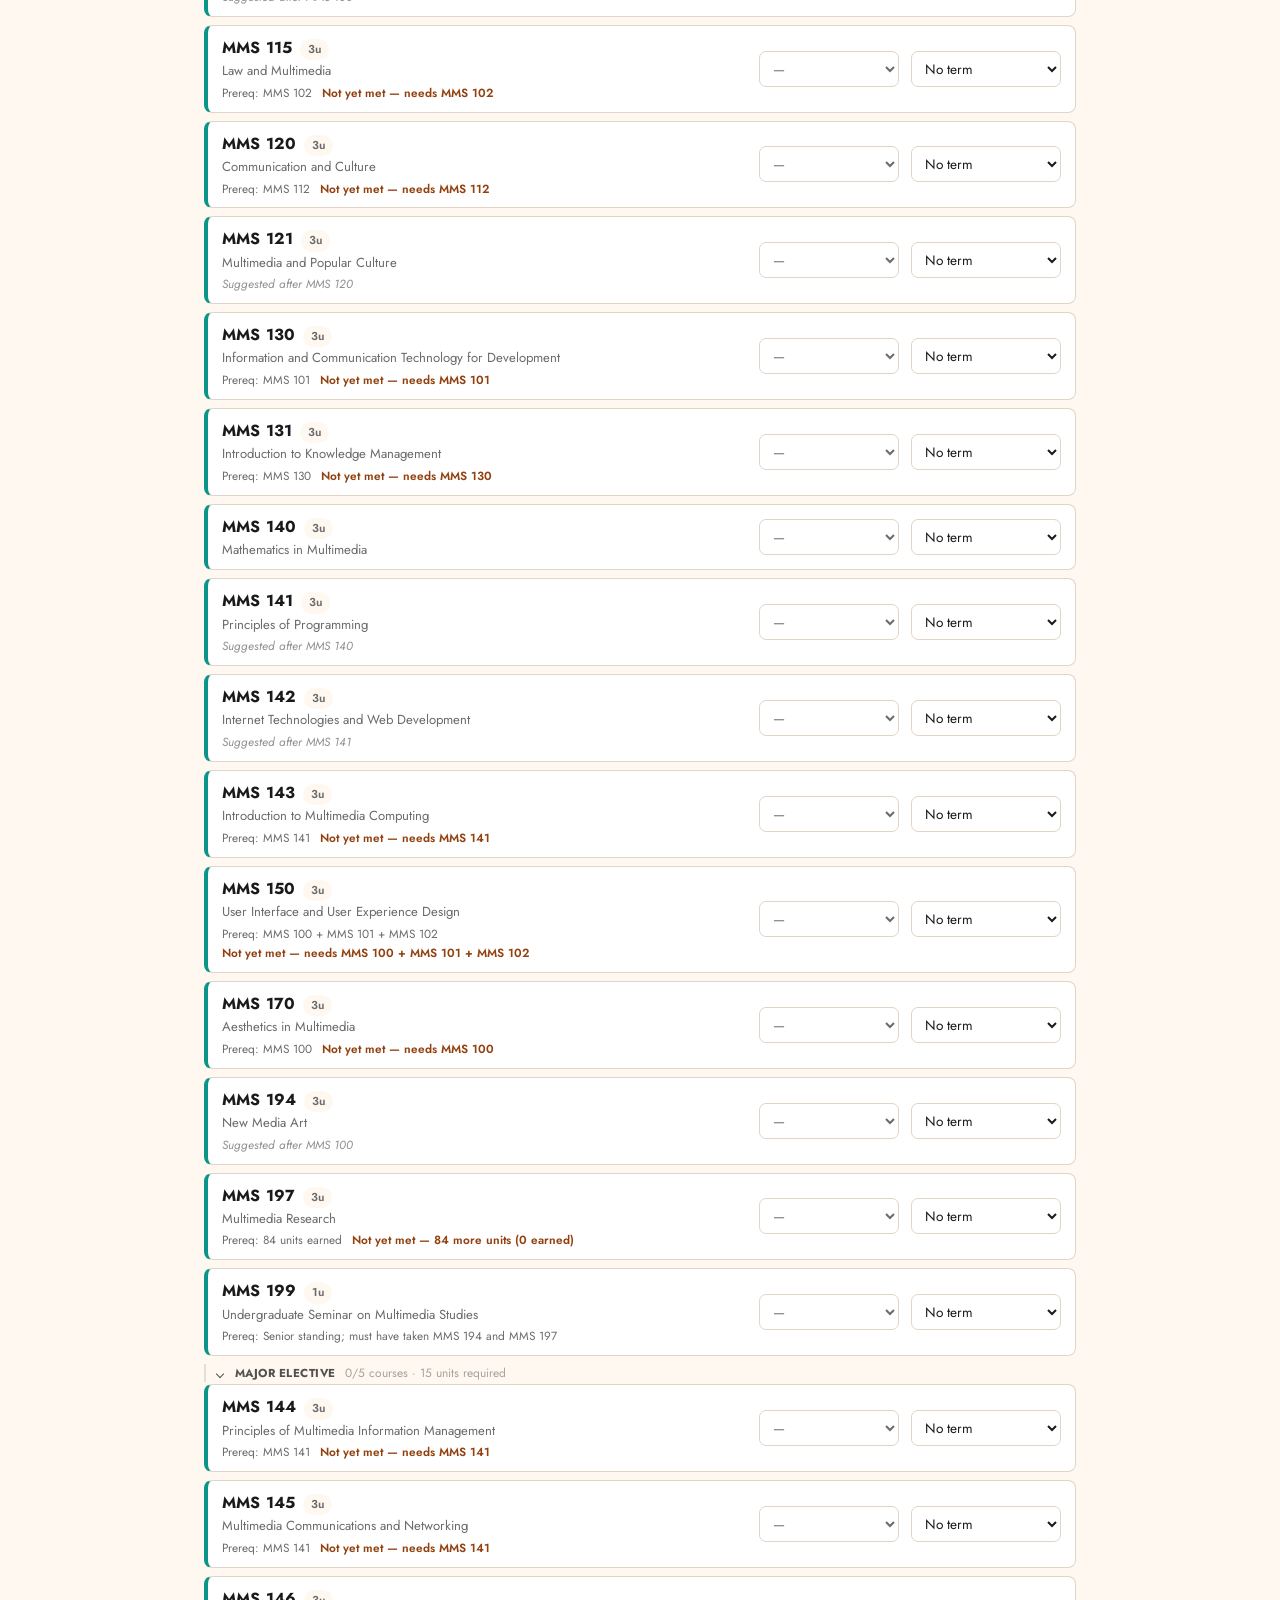
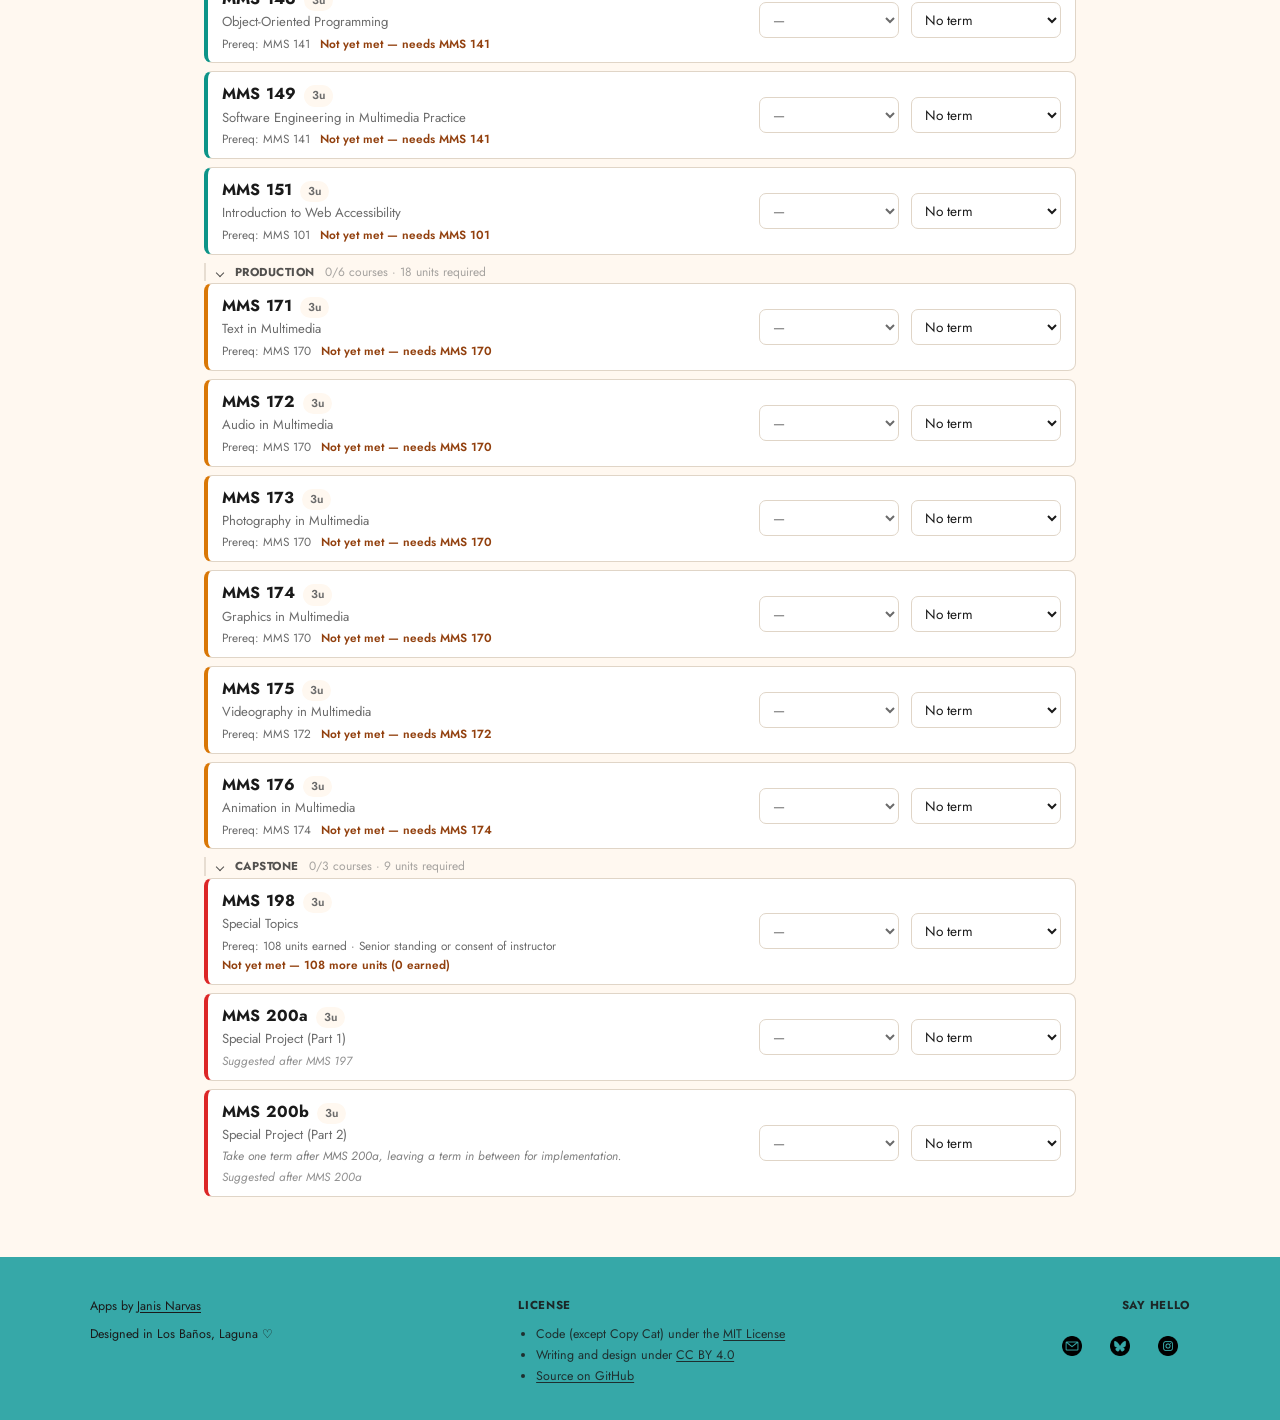
==== commit 4df1e1b2: "Group the tools by audience in the nav and on the home page Five flat links said nothing about who e" ====
--- a/bams-planner/index.html
+++ b/bams-planner/index.html
@@ -49,18 +49,18 @@
   }
 }
 </script>
-<link rel="icon" type="image/png" sizes="32x32" href="../icons/favicon-32.png?v=4.2.0">
-<link rel="icon" type="image/png" sizes="512x512" href="../icons/favicon-512.png?v=4.2.0">
-<link rel="apple-touch-icon" href="../icons/apple-touch-icon.png?v=4.2.0">
+<link rel="icon" type="image/png" sizes="32x32" href="../icons/favicon-32.png?v=4.4.0">
+<link rel="icon" type="image/png" sizes="512x512" href="../icons/favicon-512.png?v=4.4.0">
+<link rel="apple-touch-icon" href="../icons/apple-touch-icon.png?v=4.4.0">
 <link rel="preconnect" href="https://fonts.googleapis.com">
 <link rel="preconnect" href="https://fonts.gstatic.com" crossorigin>
 <link href="https://fonts.googleapis.com/css2?family=Jost:ital,wght@0,300;0,400;0,500;0,600;0,700;1,400&display=swap" rel="stylesheet">
-<link rel="stylesheet" href="../shared.css?v=4.2.0">
-<link rel="stylesheet" href="style.css?v=4.2.0">
+<link rel="stylesheet" href="../shared.css?v=4.4.0">
+<link rel="stylesheet" href="style.css?v=4.4.0">
 <!-- Loaded in <head> so the theme is set before first paint (no light flash). -->
-<script src="../theme.js?v=4.2.0"></script>
+<script src="../theme.js?v=4.4.0"></script>
 <!-- Google Analytics (GA4) -->
-<script src="../analytics.js?v=4.2.0"></script>
+<script src="../analytics.js?v=4.4.0"></script>
 </head>
 <body>
 
@@ -160,9 +160,9 @@
 <!-- Licensing bar, filled in by sitebar.js. -->
 <footer class="site-bar no-print" data-root-prefix="../"></footer>
 
-<script src="courses.js?v=4.2.0"></script>
-<script src="script.js?v=4.2.0"></script>
-<script src="../nav.js?v=4.2.0"></script>
-<script src="../sitebar.js?v=4.2.0"></script>
+<script src="courses.js?v=4.4.0"></script>
+<script src="script.js?v=4.4.0"></script>
+<script src="../nav.js?v=4.4.0"></script>
+<script src="../sitebar.js?v=4.4.0"></script>
 </body>
 </html>
--- a/shared.css
+++ b/shared.css
@@ -6,6 +6,108 @@
    ========================================================================== */
 
 * { box-sizing: border-box; }
+
+/* ---------- Site palette ----------
+   The DESIGN.md palette, defined once. Each page's own sheet loads after this
+   one and adds only what is its own (status colours, category colours…). */
+
+:root {
+  --color-primary: #50ebec;
+  --color-accent: #30A8B9;     /* Secondary */
+  --color-tertiary: #F09B48;
+  --color-bg: #FFF8F0;
+  --color-surface: #FFFFFF;
+  --color-border: #E0D5C7;
+  --color-text: #1A1A1A;
+  --color-text-muted: #6B6B6B;
+  /* Both cyans take a near-black label, never white (white on Primary is 1.45:1). */
+  --color-on-primary: #1A1A1A;
+
+  /* Secondary, deepened until it passes AA as body-sized link text on the
+     cream background: the palette's own accents top out at 2.7:1 there. */
+  --color-link: #1D6B77;
+
+  /* Button hover, taken from the footer band. One value for both themes:
+     it carries on the cream and on the dark background alike. Always a
+     fill with a near-black label (6.07:1) — as hover *text* on the cream
+     this teal is only 2.72:1 and fails AA. */
+  --color-hover: #36a8a8;
+  --color-hover-text: #1A1A1A;
+
+  /* Footer bar: a teal band in both themes, so it reads as a base rail. */
+  --color-bar-bg: #36a8a8;     /* #1a1a1a on it = 6.1:1 */
+  --color-bar-text: #1a1a1a;
+
+  /* Banner band, from the sibling copy-cat site. */
+  --banner-from: #217582;
+  --banner-to: #185861;        /* white on it = 9.9:1 */
+  --on-banner: #ffffff;
+
+  --radius-sm: 4px;            /* inputs, chips */
+  --radius: 12px;              /* cards, buttons */
+  --radius-lg: 24px;           /* modals, containers */
+  --radius-full: 9999px;       /* pills, avatars */
+
+  --shadow-sm: 0 1px 2px rgba(0, 0, 0, 0.05);
+  --shadow: 0 4px 12px rgba(0, 0, 0, 0.1);
+  --shadow-lg: 0 8px 24px rgba(0, 0, 0, 0.15);
+}
+
+/* theme.js sets data-theme on <html>, defaulting to the OS preference. */
+:root[data-theme="dark"] {
+  --color-bg: #1A1714;
+  --color-surface: #242019;
+  --color-border: #3A332A;
+  --color-text: #F5EFE6;
+  --color-text-muted: #A79E92;
+
+  /* On the dark background the Primary cyan clears 12:1, so links can use
+     it directly rather than the deepened light-mode teal. */
+  --color-link: #50ebec;
+
+  --color-bar-bg: #234242;     /* light text on it = 9.4:1 */
+  --color-bar-text: #e6e3dc;
+  --banner-from: #2b5050;      /* light text on it = 7.6:1 */
+  --banner-to: #1a3333;
+  --on-banner: #f2f2ec;
+
+  /* Same geometry at higher opacity: a shadow tuned for white vanishes here. */
+  --shadow-sm: 0 1px 2px rgba(0, 0, 0, 0.35);
+  --shadow: 0 4px 12px rgba(0, 0, 0, 0.45);
+  --shadow-lg: 0 8px 24px rgba(0, 0, 0, 0.55);
+}
+
+/* The `hidden` attribute must always win. Any rule setting `display` on an
+   element (grid, flex…) otherwise silently overrides it. */
+[hidden] { display: none !important; }
+
+body {
+  margin: 0;
+  font-family: 'Jost', -apple-system, BlinkMacSystemFont, "Segoe UI", Roboto, sans-serif;
+  background: var(--color-bg);
+  color: var(--color-text);
+  line-height: 1.5;
+}
+
+/* The nav's light/dark switch. */
+.theme-toggle {
+  width: 34px;
+  height: 34px;
+  flex-shrink: 0;
+  border-radius: 50%;
+  border: 1px solid var(--color-border);
+  background: transparent;
+  color: var(--color-text-muted);
+  font-size: 0.95rem;
+  line-height: 1;
+  cursor: pointer;
+}
+
+/* The gradient band carrying each page's H1. Each tool sets its own bottom margin. */
+.tool-banner {
+  background: linear-gradient(135deg, var(--banner-from), var(--banner-to));
+  color: var(--on-banner);
+}
 
 .theme-toggle:hover {
   background: var(--color-hover);
@@ -169,6 +271,38 @@
   margin: 0 0 0 auto;
   padding: 0;
   list-style: none;
+}
+
+/* The links list now holds two groups rather than five links. Each group is a
+   row of its own, and the second one carries the divider that states the
+   split without costing any vertical space. */
+.site-nav-group {
+  display: flex;
+  align-items: center;
+  gap: 4px;
+}
+.site-nav-group + .site-nav-group {
+  margin-left: 8px;
+  padding-left: 12px;
+  border-left: 1px solid var(--color-border);
+}
+.site-nav-sublist {
+  display: flex;
+  align-items: center;
+  gap: 4px;
+  margin: 0;
+  padding: 0;
+  list-style: none;
+}
+/* Undrawn on desktop, but still in the DOM: aria-labelledby points at it, so
+   removing it would take the group's name away from screen readers too. */
+.site-nav-group-label {
+  position: absolute;
+  width: 1px;
+  height: 1px;
+  overflow: hidden;
+  clip-path: inset(50%);
+  white-space: nowrap;
 }
 
 .site-nav-links a {
@@ -262,6 +396,40 @@
   }
   .site-nav.is-open .site-nav-links { display: flex; }
 
+  /* The panel has the vertical room the bar does not, so the groups stack and
+     their labels are drawn properly instead of leaning on a divider. */
+  .site-nav-group {
+    flex-direction: column;
+    align-items: stretch;
+    gap: 2px;
+  }
+  .site-nav-group + .site-nav-group {
+    margin-left: 0;
+    padding-left: 0;
+    border-left: 0;
+    margin-top: 12px;
+  }
+  .site-nav-sublist {
+    flex-direction: column;
+    align-items: stretch;
+    gap: 2px;
+  }
+  /* Out of the clipped box and back into the layout, styled to match the
+     footer's column headings so the two read as the same kind of label. */
+  .site-nav-group-label {
+    position: static;
+    width: auto;
+    height: auto;
+    overflow: visible;
+    clip-path: none;
+    padding: 4px 12px;
+    font-size: 0.72rem;
+    font-weight: 700;
+    text-transform: uppercase;
+    letter-spacing: 0.06em;
+    color: var(--color-text-muted);
+  }
+
   .site-nav-links a { padding: 12px; font-size: 0.95rem; }
   .site-nav-links a.is-current {
     box-shadow: inset 2px 0 0 var(--color-primary);
--- a/bams-planner/style.css
+++ b/bams-planner/style.css
@@ -5,14 +5,7 @@
    ========================================================================== */
 
 :root {
-  --color-primary: #50ebec;
   --color-primary-hover: #185f9c;
-
-  --color-bg: #FFF8F0;
-  --color-surface: #FFFFFF;
-  --color-border: #E0D5C7;
-  --color-text: #1A1A1A;
-  --color-text-muted: #6B6B6B;
 
   --color-ge: #1e73be;
   --color-common: #7c3aed;
@@ -31,30 +24,9 @@
   --color-completed: #065f46;
   --color-completed-bg: #d1fae5;
 
-  --color-on-primary: #1A1A1A;
   /* Form fields sit slightly inset against the white surface in light mode,
      and slightly raised against the dark surface in dark mode. */
   --color-input-bg: #FFFFFF;
-
-  --radius: 12px;
-  --shadow: 0 4px 12px rgba(0, 0, 0, 0.1);
-
-  /* Footer bar: a dark block in both themes, so it reads as a base rail. */
-  --banner-from: #217582;    /* secondary */
-  --banner-to: #185861;      /* deeper secondary; white on it = 9.9:1 */
-  --on-banner: #ffffff;      /* 5.3:1 at the gradient's lightest end */
-  /* Button hover, taken from the footer band. One value for both themes:
-     it carries on the cream and on the dark background alike. Always a
-     fill with a near-black label (6.07:1) — as hover *text* on the cream
-     this teal is only 2.72:1 and fails AA. */
-  --color-hover: #36a8a8;
-  --color-hover-text: #1A1A1A;
-  --color-bar-bg: #36a8a8;   /* teal band; #1a1a1a on it = 6.1:1 */
-  --color-bar-text: #1a1a1a;
-  /* Secondary, deepened until it passes AA as body-sized link text on the
-     cream background: the palette's own accents top out at 2.7:1 there. */
-  --color-link: #1D6B77;
-  --radius-sm: 4px;      /* inputs, chips */
 }
 
 /* ---------- Dark theme ----------
@@ -62,14 +34,7 @@
    Category hues are brightened so the coloured left borders stay readable
    against the dark surface. Print output stays light — see @media print. */
 :root[data-theme="dark"] {
-  --color-primary: #50ebec;
   --color-primary-hover: #7bb8f5;
-
-  --color-bg: #1A1714;
-  --color-surface: #242019;
-  --color-border: #3A332A;
-  --color-text: #F5EFE6;
-  --color-text-muted: #A79E92;
 
   --color-ge: #60a5fa;
   --color-common: #a78bfa;
@@ -85,35 +50,7 @@
   --color-completed: #34d399;
   --color-completed-bg: #123328;
 
-  --color-on-primary: #1A1A1A;
   --color-input-bg: #1A1714;
-
-  --shadow: 0 4px 12px rgba(0, 0, 0, 0.45);
-  --banner-from: #2b5050;    /* muted teal; light text on it = 7.6:1 */
-  --banner-to: #1a3333;
-  --on-banner: #f2f2ec;
-  /* Button hover, taken from the footer band. One value for both themes:
-     it carries on the cream and on the dark background alike. Always a
-     fill with a near-black label (6.07:1) — as hover *text* on the cream
-     this teal is only 2.72:1 and fails AA. */
-  --color-hover: #36a8a8;
-  --color-hover-text: #1A1A1A;
-  --color-bar-bg: #234242;   /* muted teal; light text on it = 9.4:1 */
-  --color-bar-text: #e6e3dc;
-  /* On the dark background the Primary cyan clears 12:1, so links can use
-     it directly rather than the deepened light-mode teal. */
-  --color-link: #50ebec;
-}
-
-/* The `hidden` attribute must always win over any rule that sets `display`. */
-[hidden] { display: none !important; }
-
-body {
-  margin: 0;
-  font-family: 'Jost', -apple-system, BlinkMacSystemFont, "Segoe UI", Roboto, sans-serif;
-  background: var(--color-bg);
-  color: var(--color-text);
-  line-height: 1.5;
 }
 
 main {
@@ -150,19 +87,6 @@
 }
 
 .home-link:hover { color: var(--color-link); }
-
-.theme-toggle {
-  width: 34px;
-  height: 34px;
-  flex-shrink: 0;
-  border-radius: 50%;
-  border: 1px solid var(--color-border);
-  background: transparent;
-  color: var(--color-text-muted);
-  font-size: 0.95rem;
-  line-height: 1;
-  cursor: pointer;
-}
 
 .header-actions { display: flex; gap: 8px; margin-left: auto; }
 
@@ -640,15 +564,12 @@
 
 /* ---------- Shared version / copyright bar ---------- */
 
-
 /* ---------- Tool banner ----------
    Names the tool, in the same shape as the banner on copy-cat: a gradient
    band carrying the page's H1 and a one-line description. The H1 lives here
    rather than in the header bar, so the page has one obvious title. */
 
 .tool-banner {
-  background: linear-gradient(135deg, var(--banner-from), var(--banner-to));
-  color: var(--on-banner);
   /* The tools below start flush against their containers, so the breathing
      room between the banner and the first control has to come from here. */
   margin-bottom: 28px;
